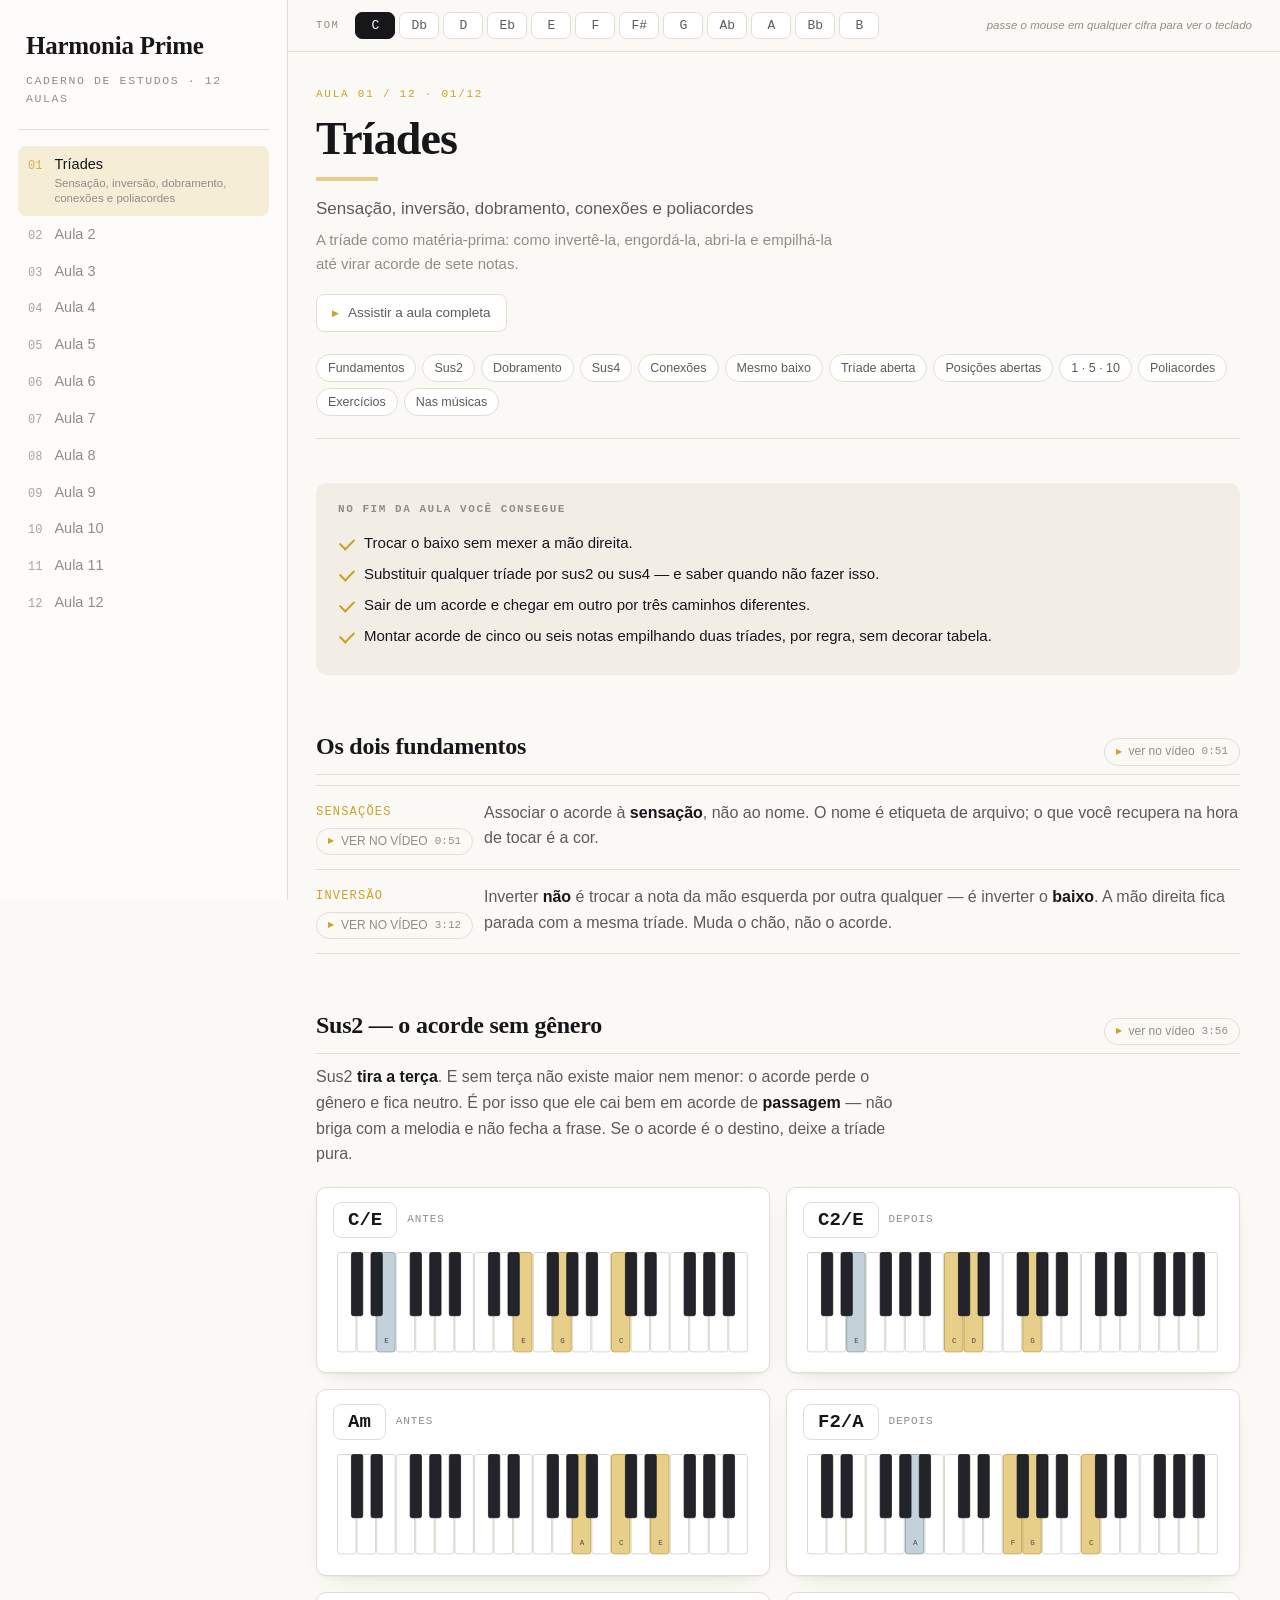
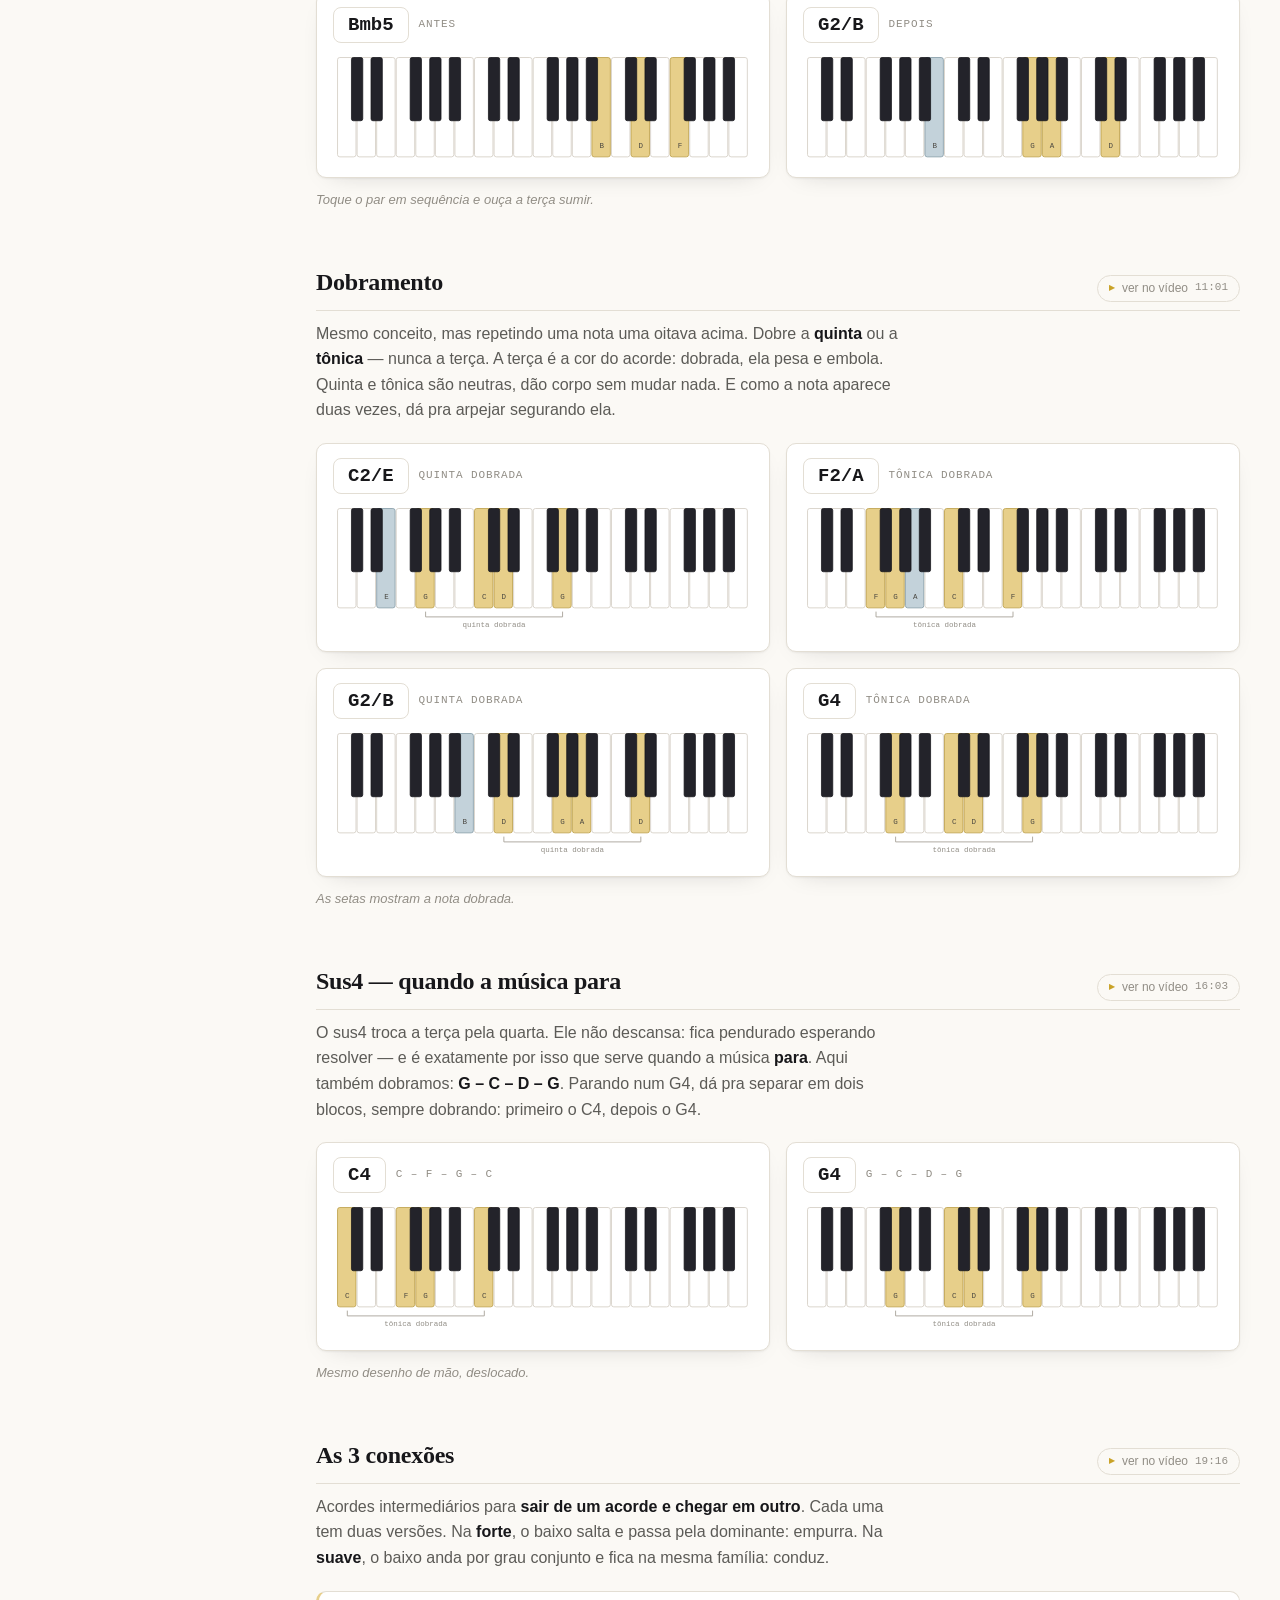
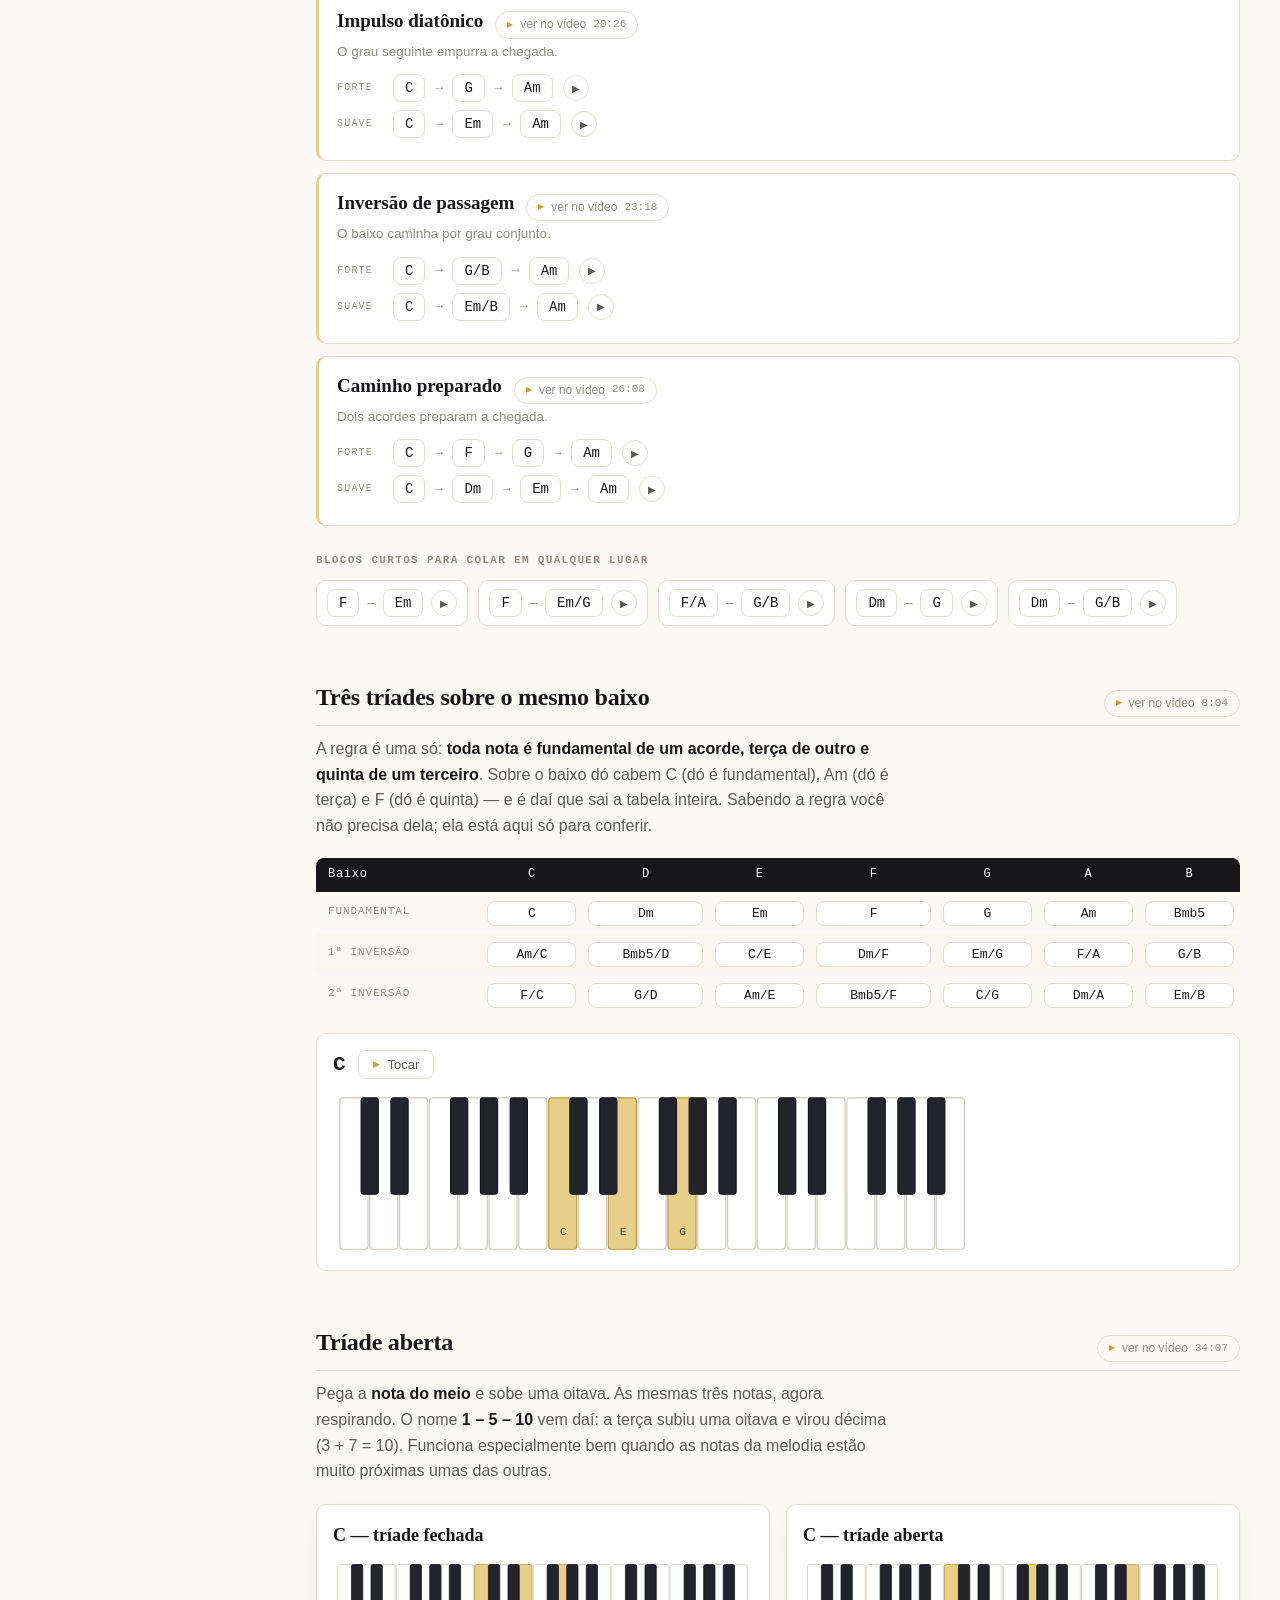
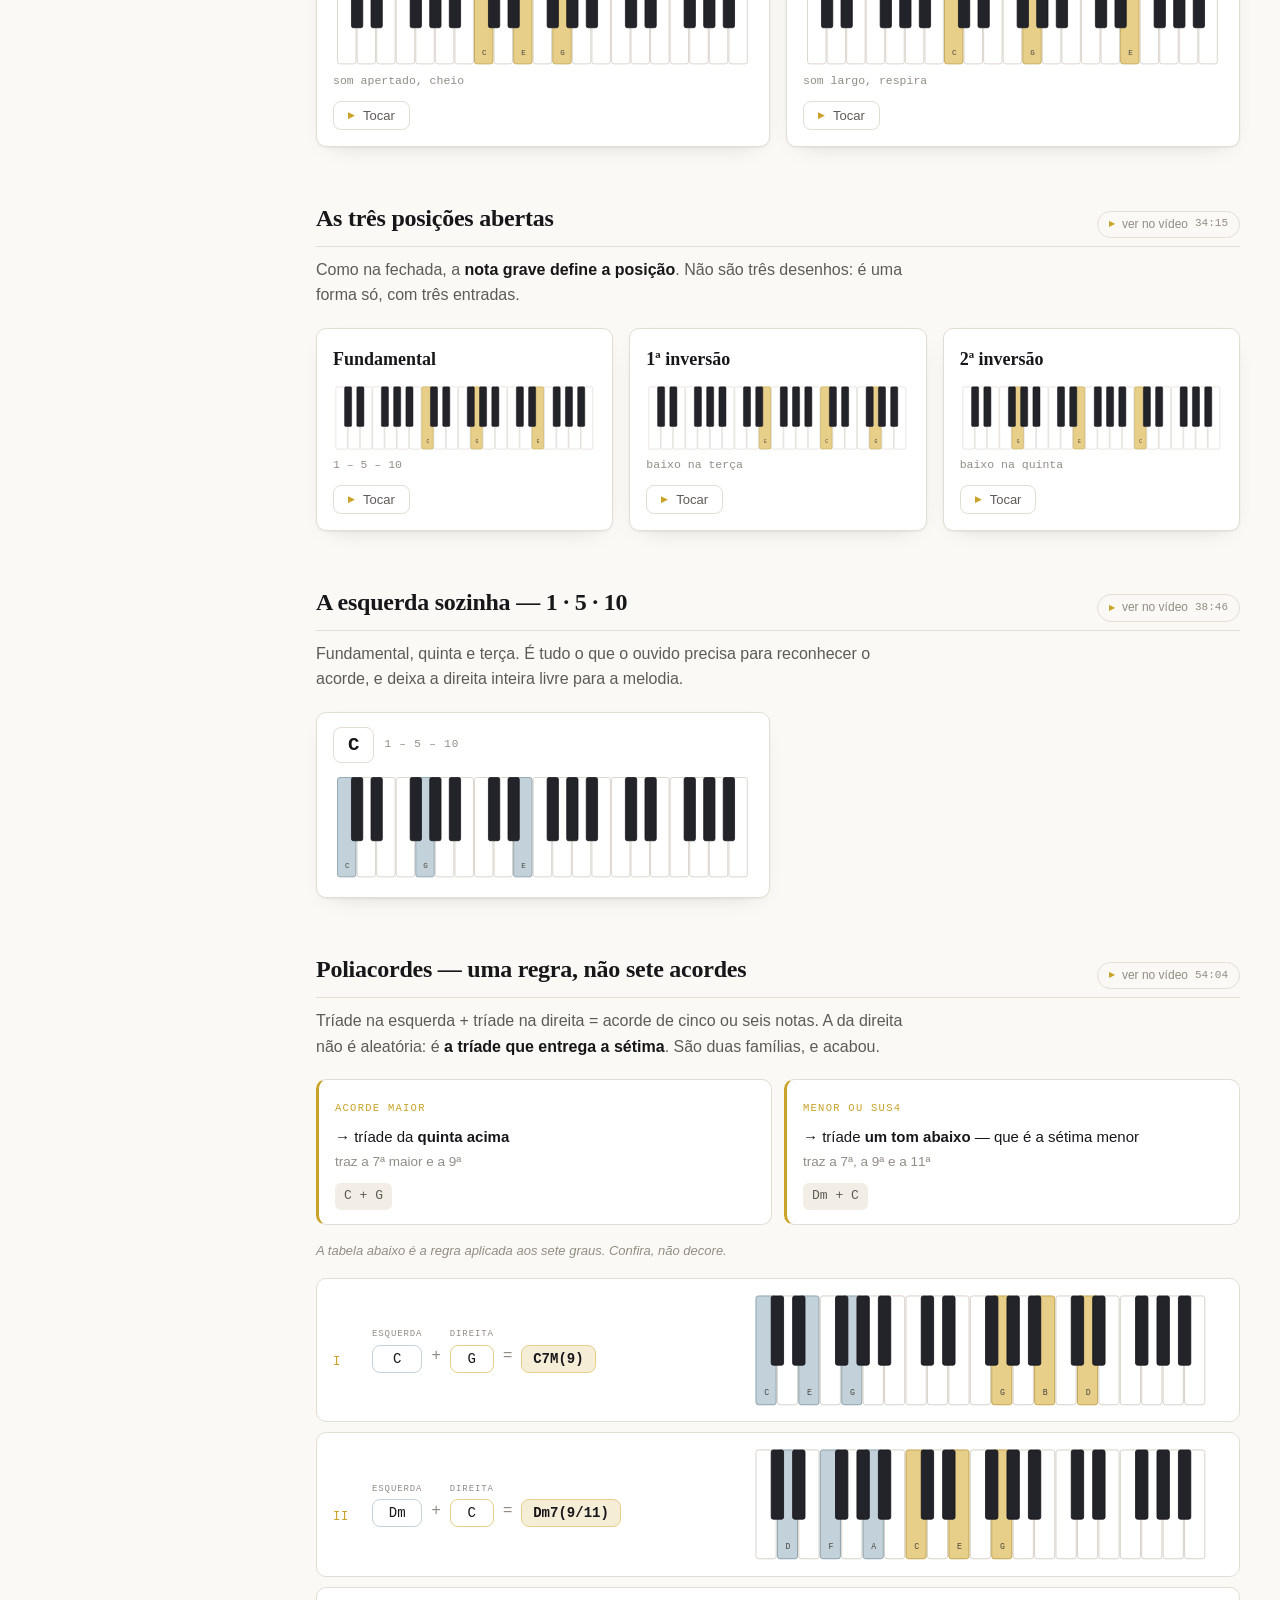
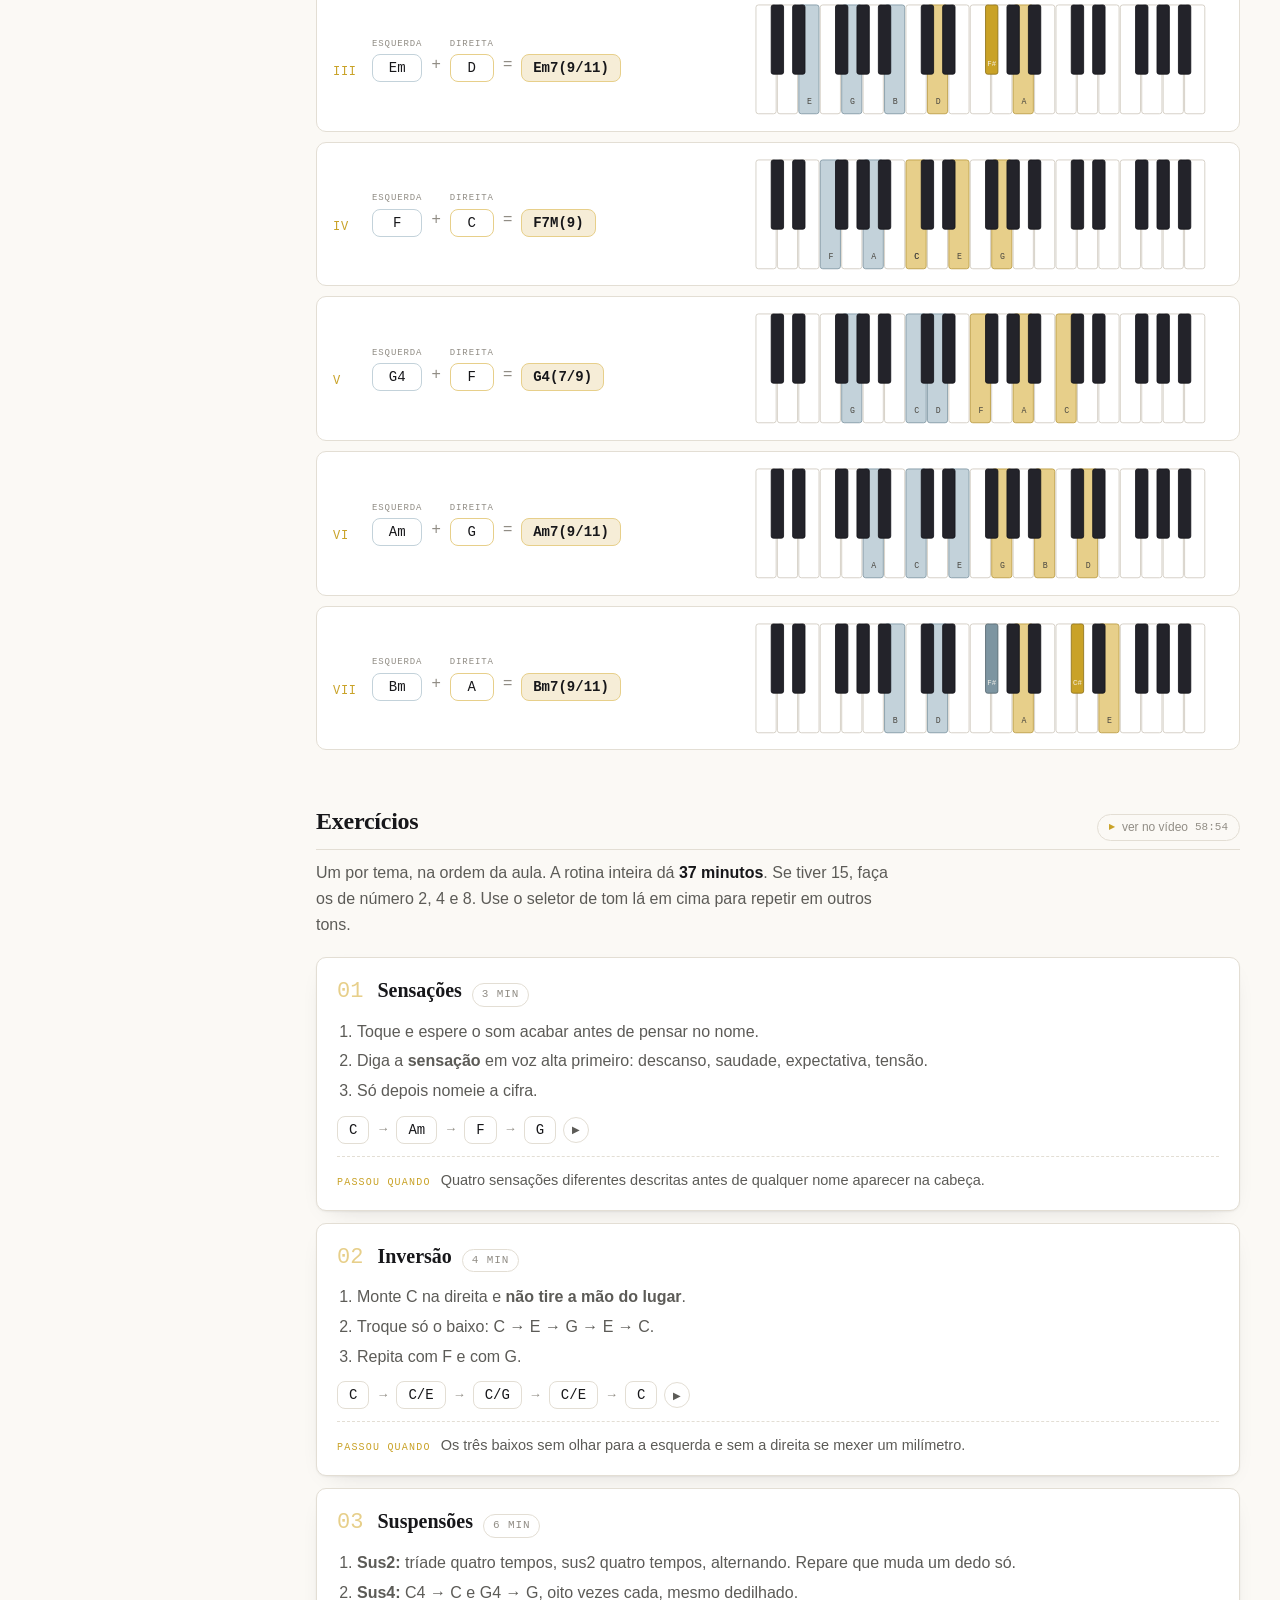
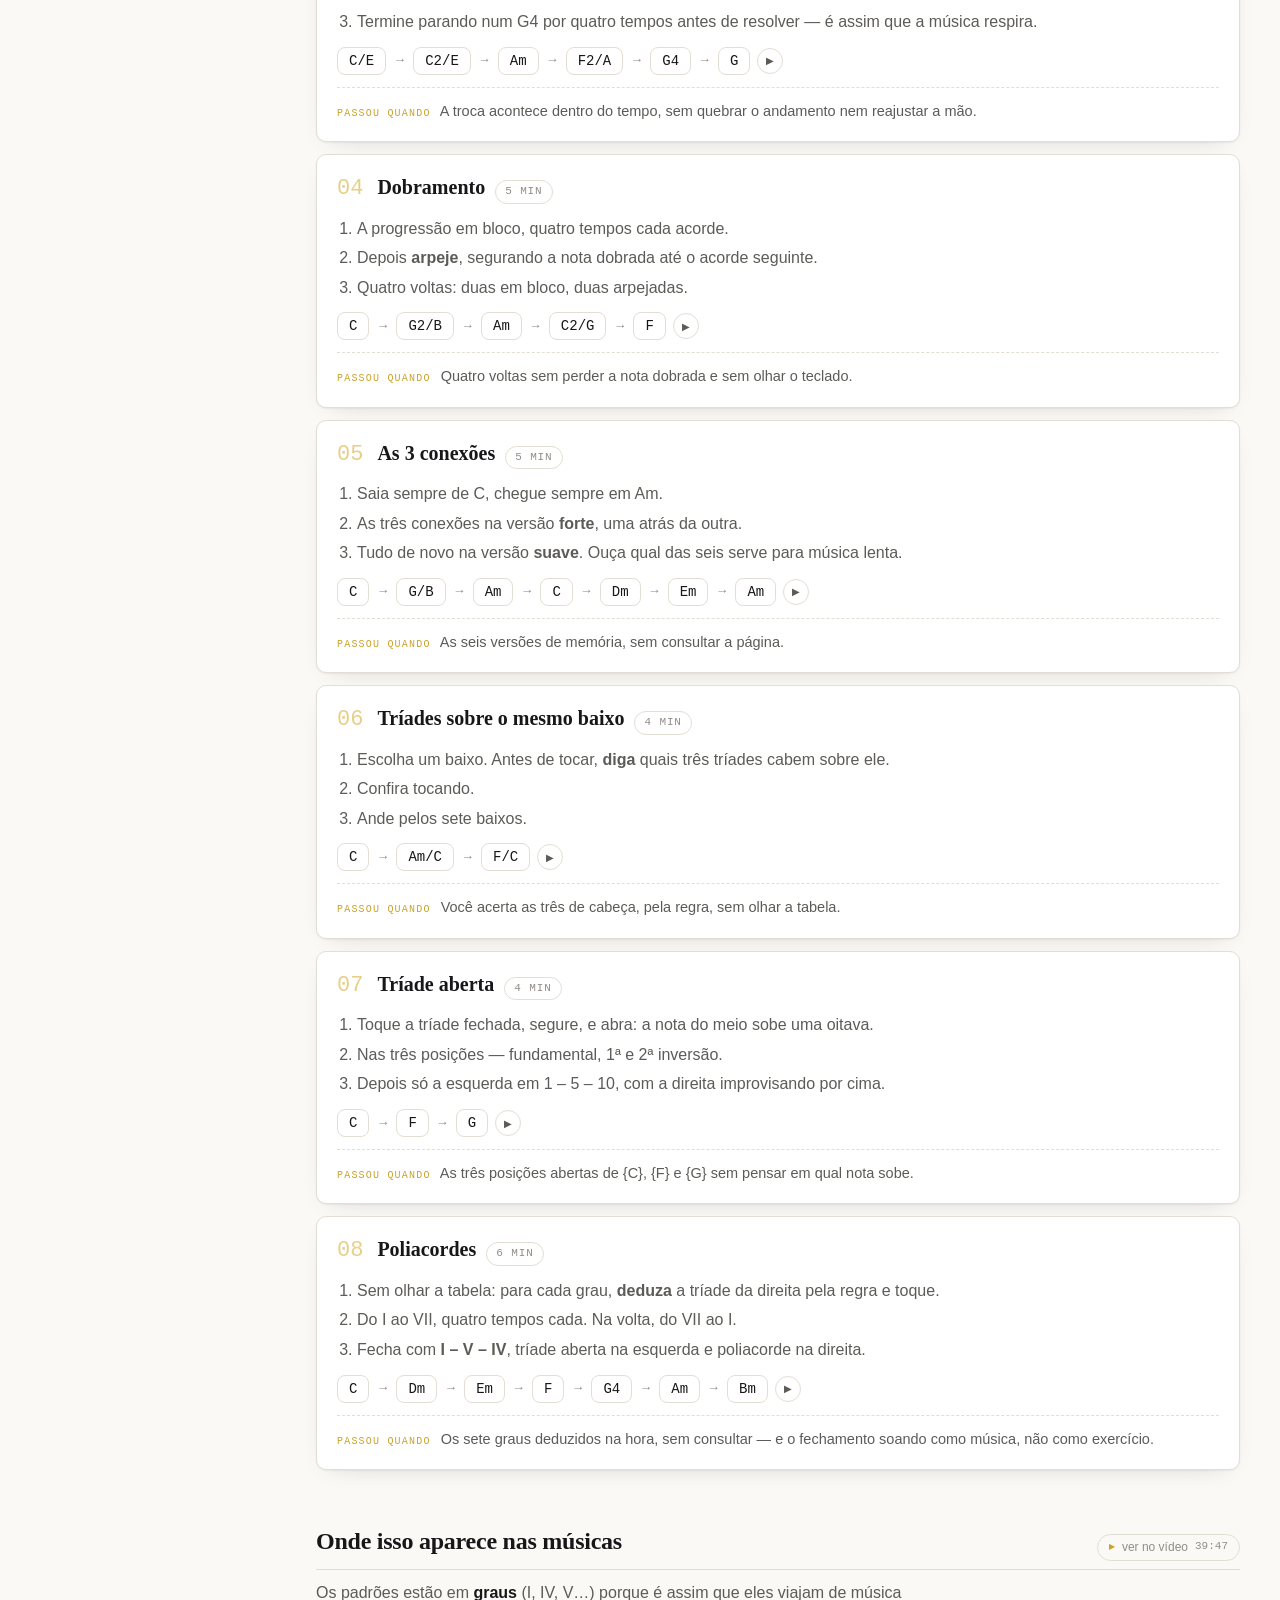
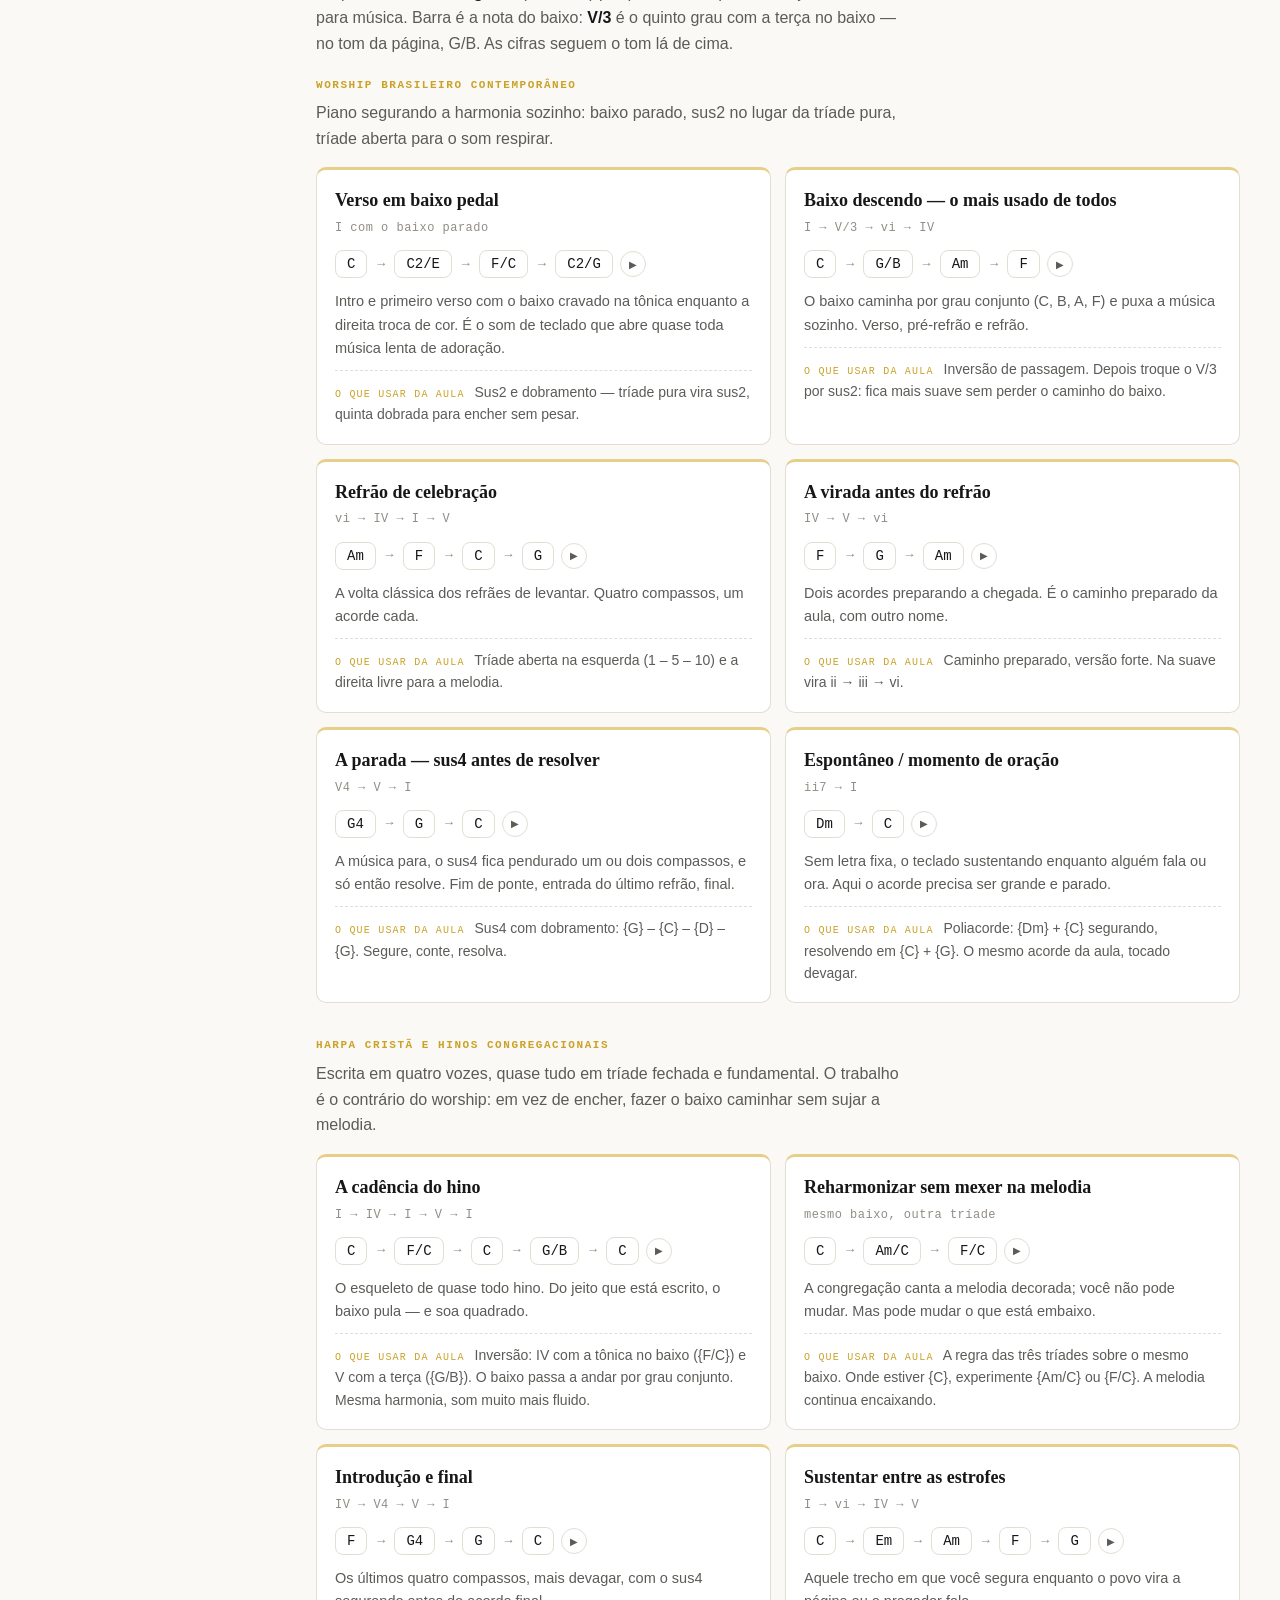
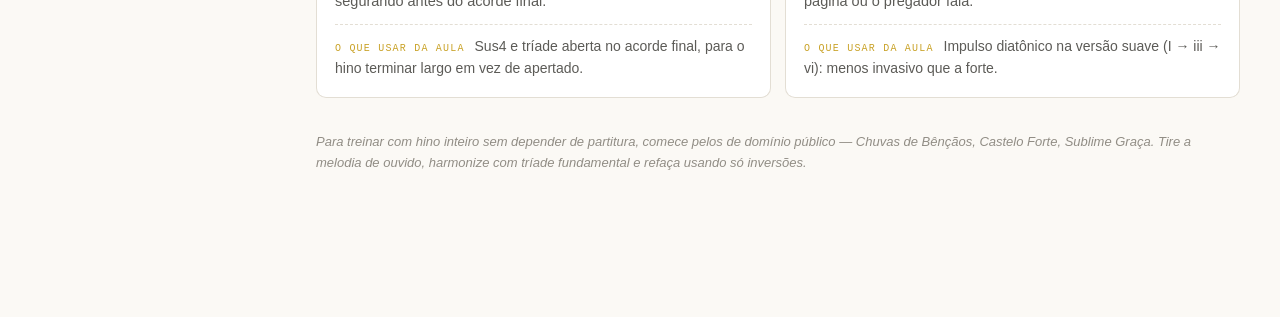
==== site/index.html @ 4fd57eb8 "feat: versiona o caderno e abre os vídeos em pop-up Adiciona o site em site/, com a navegação das au" ====
<!DOCTYPE html>
<html lang="pt-BR">
<head>
<meta charset="utf-8">
<meta name="viewport" content="width=device-width, initial-scale=1, viewport-fit=cover">
<title>Harmonia Prime — caderno de estudos</title>
<meta name="description" content="Caderno interativo de harmonia: anotações das aulas com teclado, som e transposição de tom.">
<meta name="theme-color" content="#fbf9f5">
<link rel="stylesheet" href="css/estilo.css">
<link rel="icon" href="data:image/svg+xml,<svg xmlns='http://www.w3.org/2000/svg' viewBox='0 0 32 32'><rect width='32' height='32' rx='6' fill='%2317171a'/><rect x='7' y='8' width='4' height='16' fill='%23fff'/><rect x='12' y='8' width='4' height='16' fill='%23c9a227'/><rect x='17' y='8' width='4' height='16' fill='%23fff'/><rect x='22' y='8' width='3' height='16' fill='%23c9a227'/></svg>">
</head>
<body>

<div class="layout">

  <aside class="lateral" id="lateral">
    <div class="marca">
      <h1>Harmonia Prime</h1>
      <p class="sub">Caderno de estudos · 12 aulas</p>
    </div>
    <nav id="lista-aulas"></nav>
  </aside>

  <div id="fundo-menu"></div>

  <div class="principal">
    <div class="barra-tom">
      <button id="abrir-menu" type="button" aria-label="Abrir menu de aulas">☰</button>
      <span class="rotulo">Tom</span>
      <div id="seletor-tom"></div>
      <span class="pista">passe o mouse em qualquer cifra para ver o teclado</span>
    </div>
    <main class="conteudo" id="conteudo"></main>
  </div>

</div>

<script src="js/musica.js"></script>
<script src="js/teclado.js"></script>
<script src="conteudo/aulas.js"></script>
<script src="js/app.js"></script>
</body>
</html>
---- site/css/estilo.css ----
/* ===========================================================
   Harmonia Prime — estilo
   =========================================================== */

:root {
  --fundo: #fbf9f5;
  --fundo-cartao: #ffffff;
  --fundo-suave: #f2eee6;
  --tinta: #17171a;
  --tinta-suave: #5c5b57;
  --tinta-fraca: #918d85;
  --linha: #e3ded4;
  --ouro: #c9a227;
  --ouro-claro: #e7cf8a;
  --ouro-fundo: #f6edd7;
  --aco: #8fa6b2;
  --aco-claro: #c3d2da;
  --serif: 'Iowan Old Style', 'Palatino Linotype', Palatino, Georgia, 'Times New Roman', serif;
  --sans: -apple-system, BlinkMacSystemFont, 'Segoe UI', Inter, Roboto, Helvetica, Arial, sans-serif;
  --mono: ui-monospace, SFMono-Regular, Menlo, Consolas, monospace;
  --raio: 10px;
  --sombra: 0 1px 2px rgba(23, 23, 26, .05), 0 8px 24px -16px rgba(23, 23, 26, .25);
}

* { box-sizing: border-box; }

html { -webkit-text-size-adjust: 100%; }

body {
  margin: 0;
  background: var(--fundo);
  color: var(--tinta);
  font-family: var(--sans);
  font-size: 16px;
  line-height: 1.6;
  -webkit-font-smoothing: antialiased;
}

button { font-family: inherit; cursor: pointer; }

/* ---------- estrutura ---------- */

.layout { display: flex; min-height: 100vh; }

.lateral {
  width: 288px;
  flex: 0 0 288px;
  border-right: 1px solid var(--linha);
  background: #fdfcfa;
  padding: 26px 18px 40px;
  position: sticky;
  top: 0;
  height: 100vh;
  overflow-y: auto;
}

.marca { padding: 0 8px 20px; border-bottom: 1px solid var(--linha); margin-bottom: 16px; }
.marca h1 {
  font-family: var(--serif);
  font-size: 25px;
  margin: 0;
  letter-spacing: -.01em;
}
.marca .sub {
  font-size: 11.5px;
  text-transform: uppercase;
  letter-spacing: .14em;
  color: var(--tinta-fraca);
  margin: 6px 0 0;
  font-family: var(--mono);
}

.item-aula {
  display: flex;
  gap: 12px;
  align-items: baseline;
  width: 100%;
  text-align: left;
  background: none;
  border: 0;
  border-radius: 8px;
  padding: 9px 10px;
  color: var(--tinta-suave);
  transition: background .12s, color .12s;
}
.item-aula:hover { background: var(--fundo-suave); color: var(--tinta); }
.item-aula.atual { background: var(--ouro-fundo); color: var(--tinta); }
.item-aula.atual .item-num { color: var(--ouro); }
.item-aula.pendente { color: var(--tinta-fraca); }
.item-num { font-family: var(--mono); font-size: 12px; opacity: .8; }
.item-txt { display: flex; flex-direction: column; }
.item-titulo { font-size: 14.5px; line-height: 1.3; }
.item-sub { font-size: 11.5px; color: var(--tinta-fraca); line-height: 1.35; margin-top: 2px; }

.principal { flex: 1; min-width: 0; }

/* ---------- barra de tom ---------- */

.barra-tom {
  position: sticky;
  top: 0;
  z-index: 20;
  background: rgba(251, 249, 245, .93);
  backdrop-filter: blur(8px);
  border-bottom: 1px solid var(--linha);
  padding: 10px 28px;
  display: flex;
  align-items: center;
  gap: 14px;
}
.barra-tom .rotulo {
  font-family: var(--mono);
  font-size: 10.5px;
  letter-spacing: .14em;
  text-transform: uppercase;
  color: var(--tinta-fraca);
  white-space: nowrap;
}
#seletor-tom { display: flex; gap: 4px; overflow-x: auto; scrollbar-width: none; padding: 2px; }
#seletor-tom::-webkit-scrollbar { display: none; }
.tom {
  border: 1px solid var(--linha);
  background: #fff;
  color: var(--tinta-suave);
  border-radius: 7px;
  padding: 5px 10px;
  font-size: 13px;
  font-family: var(--mono);
  min-width: 40px;
  transition: all .12s;
}
.tom:hover { border-color: var(--ouro-claro); color: var(--tinta); }
.tom.atual {
  background: var(--tinta);
  border-color: var(--tinta);
  color: #fff;
}

.barra-tom .pista {
  margin-left: auto;
  font-size: 11.5px;
  color: var(--tinta-fraca);
  white-space: nowrap;
  font-style: italic;
}
@media (max-width: 1180px) { .barra-tom .pista { display: none; } }

#abrir-menu {
  display: none;
  border: 1px solid var(--linha);
  background: #fff;
  border-radius: 8px;
  padding: 6px 10px;
  font-size: 16px;
  line-height: 1;
}

#fundo-menu { display: none; }

/* ---------- conteúdo ---------- */

.conteudo { padding: 34px 28px 100px; max-width: 980px; }

.cabecalho-aula { margin-bottom: 40px; }
.aula-kicker {
  font-family: var(--mono);
  font-size: 11px;
  letter-spacing: .16em;
  text-transform: uppercase;
  color: var(--ouro);
  margin: 0 0 10px;
}
.aula-titulo {
  font-family: var(--serif);
  font-size: clamp(32px, 5vw, 46px);
  line-height: 1.08;
  margin: 0;
  letter-spacing: -.02em;
}
.aula-titulo::after {
  content: '';
  display: block;
  width: 62px;
  height: 4px;
  background: var(--ouro-claro);
  margin-top: 14px;
}
.aula-subtitulo { font-size: 17px; color: var(--tinta-suave); margin: 14px 0 0; }
.aula-resumo { font-size: 15px; color: var(--tinta-fraca); margin: 6px 0 0; max-width: 62ch; }

/* ver no vídeo */
.titulo-bloco { display: flex; align-items: baseline; justify-content: space-between; gap: 16px; flex-wrap: wrap; }
.ver-video {
  font-family: var(--sans);
  font-size: 12px;
  font-weight: 400;
  letter-spacing: 0;
  color: var(--tinta-fraca);
  text-decoration: none;
  border: 1px solid var(--linha);
  border-radius: 999px;
  padding: 3px 11px;
  display: inline-flex;
  align-items: center;
  gap: 7px;
  white-space: nowrap;
  transition: all .12s;
}
.ver-video:hover { border-color: var(--ouro); color: var(--tinta); background: var(--ouro-fundo); }
.ver-video .ico { font-size: 8px; color: var(--ouro); }
.ver-video .tempo { font-family: var(--mono); font-size: 11px; }

.assistir-aula {
  display: inline-flex;
  align-items: center;
  gap: 9px;
  margin-top: 18px;
  font-size: 13.5px;
  color: var(--tinta-suave);
  text-decoration: none;
  border: 1px solid var(--linha);
  background: #fff;
  border-radius: 8px;
  padding: 7px 15px;
  transition: all .12s;
}
.assistir-aula:hover { border-color: var(--ouro); color: var(--tinta); }
.assistir-aula .ico { font-size: 9px; color: var(--ouro); }

/* índice da aula */
.indice {
  display: flex;
  flex-wrap: wrap;
  gap: 6px;
  margin: -18px 0 44px;
  padding-bottom: 22px;
  border-bottom: 1px solid var(--linha);
}
.indice-item {
  font-size: 12.5px;
  color: var(--tinta-suave);
  text-decoration: none;
  border: 1px solid var(--linha);
  border-radius: 999px;
  padding: 3px 11px;
  background: #fff;
  transition: all .12s;
}
.indice-item:hover { border-color: var(--ouro); color: var(--tinta); background: var(--ouro-fundo); }

/* objetivo da aula */
.bloco-objetivo {
  background: var(--fundo-suave);
  border-radius: var(--raio);
  padding: 18px 22px 20px;
  margin-bottom: 44px;
}
.titulo-objetivo {
  font-family: var(--mono);
  font-size: 11px;
  text-transform: uppercase;
  letter-spacing: .14em;
  color: var(--tinta-fraca);
  margin: 0 0 12px;
}
.lista-objetivo { margin: 0; padding: 0; list-style: none; }
.lista-objetivo li {
  position: relative;
  padding-left: 26px;
  margin-bottom: 7px;
  color: var(--tinta);
  font-size: 15px;
}
.lista-objetivo li::before {
  content: '';
  position: absolute;
  left: 2px; top: 7px;
  width: 12px; height: 7px;
  border-left: 2px solid var(--ouro);
  border-bottom: 2px solid var(--ouro);
  transform: rotate(-45deg);
}

/* regras (poliacordes) */
.regras {
  display: grid;
  grid-template-columns: 1fr 1fr;
  gap: 12px;
  margin-bottom: 16px;
}
.regra {
  border: 1px solid var(--linha);
  border-left: 3px solid var(--ouro);
  border-radius: var(--raio);
  background: var(--fundo-cartao);
  padding: 13px 16px 14px;
}
.regra-nome {
  font-family: var(--mono);
  font-size: 10.5px;
  text-transform: uppercase;
  letter-spacing: .12em;
  color: var(--ouro);
}
.regra-corpo { margin: 6px 0 8px; color: var(--tinta); font-size: 15px; }
.regra-resultado { color: var(--tinta-fraca); font-size: 13.5px; }
.regra-exemplo {
  font-family: var(--mono);
  font-size: 13px;
  color: var(--tinta-suave);
  background: var(--fundo-suave);
  border-radius: 6px;
  padding: 3px 9px;
  display: inline-block;
}
.legenda-topo { margin: 0 0 16px; }
.sub-titulo {
  font-family: var(--mono);
  font-size: 11px;
  text-transform: uppercase;
  letter-spacing: .12em;
  color: var(--tinta-fraca);
  margin: 26px 0 10px;
}

@media (max-width: 760px) {
  .regras { grid-template-columns: 1fr; }
}

.bloco { margin: 0 0 52px; scroll-margin-top: 72px; }
.titulo-bloco {
  font-family: var(--serif);
  font-size: 24px;
  margin: 0 0 10px;
  letter-spacing: -.01em;
  padding-bottom: 8px;
  border-bottom: 1px solid var(--linha);
}
.texto-bloco { color: var(--tinta-suave); max-width: 66ch; margin: 0 0 20px; }
.texto-bloco b, .conceito-texto b { color: var(--tinta); font-weight: 600; }
.legenda { font-size: 13px; color: var(--tinta-fraca); font-style: italic; margin-top: 12px; }

/* conceitos (duas colunas, igual ao caderno) */
.conceitos { border-top: 1px solid var(--linha); }
.conceito-linha {
  display: grid;
  grid-template-columns: 150px 1fr;
  gap: 18px;
  padding: 14px 0;
  border-bottom: 1px solid var(--linha);
}
.conceito-termo {
  font-family: var(--mono);
  font-size: 12px;
  text-transform: uppercase;
  letter-spacing: .1em;
  color: var(--ouro);
  padding-top: 3px;
}
.conceito-texto { color: var(--tinta-suave); }

/* ---------- chips de cifra ---------- */

.chip {
  border: 1px solid var(--linha);
  background: #fff;
  border-radius: 8px;
  padding: 5px 11px;
  font-family: var(--mono);
  font-size: 14px;
  color: var(--tinta);
  transition: all .12s;
  white-space: nowrap;
}
.chip:hover { border-color: var(--ouro); background: var(--ouro-fundo); }
.chip.ativo, .chip.atual {
  background: var(--tinta);
  border-color: var(--tinta);
  color: #fff;
}
.chip.grande { font-size: 19px; padding: 6px 14px; font-weight: 600; }
.chip.resultado { background: var(--ouro-fundo); border-color: var(--ouro-claro); font-weight: 600; }
.chip.esq { border-color: var(--aco-claro); }
.chip.dir { border-color: var(--ouro-claro); }

.mini-play {
  border: 1px solid var(--linha);
  background: #fff;
  color: var(--tinta-suave);
  border-radius: 999px;
  width: 26px; height: 26px;
  font-size: 10px;
  display: inline-flex; align-items: center; justify-content: center;
  flex: 0 0 auto;
}
.mini-play:hover { border-color: var(--ouro); color: var(--ouro); }

.btn-tocar {
  border: 1px solid var(--linha);
  background: #fff;
  color: var(--tinta-suave);
  border-radius: 8px;
  padding: 6px 14px;
  font-size: 13px;
  display: inline-flex; align-items: center; gap: 8px;
}
.btn-tocar:hover { border-color: var(--ouro); color: var(--tinta); }
.btn-tocar .ico { font-size: 9px; color: var(--ouro); }

.seta-seq { color: var(--tinta-fraca); font-size: 13px; }

/* ---------- teclado ---------- */

.caixa-teclado { width: 100%; margin: 10px 0 0; }
.teclado { width: 100%; height: auto; display: block; max-width: 640px; }
.tecla.branca { fill: #fff; stroke: #cfc9be; stroke-width: 1; }
.tecla.preta { fill: #23232a; stroke: #14141a; stroke-width: 1; }
.tecla.acesa-dir { fill: var(--ouro-claro); stroke: #b99a3f; }
.tecla.preta.acesa-dir { fill: #c9a227; stroke: #8d7018; }
.tecla.acesa-esq { fill: var(--aco-claro); stroke: #7d95a1; }
.tecla.preta.acesa-esq { fill: #7d95a1; stroke: #55666f; }
.tecla { cursor: pointer; transition: fill .08s; }
.tecla:hover { fill: #f0e6cd; }
.tecla.preta:hover { fill: #4a4a58; }
.tecla.tocando { fill: var(--ouro) !important; }

.rotulo-nota { font-family: var(--mono); font-size: 10px; fill: #4a4740; pointer-events: none; }
.rotulo-nota.em-preta { fill: #f5f2ea; font-size: 9px; }
.seta { stroke: #a9a49a; stroke-width: 1.2; fill: none; }
.rotulo-marcador { font-family: var(--mono); font-size: 10px; fill: var(--tinta-fraca); }

/* ---------- cartões de acorde ---------- */

.grade-acordes {
  display: grid;
  grid-template-columns: repeat(auto-fill, minmax(300px, 1fr));
  gap: 16px;
}
.card-acorde {
  background: var(--fundo-cartao);
  border: 1px solid var(--linha);
  border-radius: var(--raio);
  padding: 14px 16px 16px;
  box-shadow: var(--sombra);
}
.card-topo { display: flex; align-items: center; gap: 10px; flex-wrap: wrap; }
.card-nota {
  font-family: var(--mono);
  font-size: 11px;
  text-transform: uppercase;
  letter-spacing: .08em;
  color: var(--tinta-fraca);
}

/* ---------- sequência ---------- */

.sequencia {
  background: var(--fundo-cartao);
  border: 1px solid var(--linha);
  border-radius: var(--raio);
  padding: 16px;
  box-shadow: var(--sombra);
}
.sequencia-chips { display: flex; align-items: center; gap: 8px; flex-wrap: wrap; }
.sequencia-acoes { margin-top: 12px; }
.sequencia-visor { margin-top: 4px; }

.grade-grupos { display: flex; flex-wrap: wrap; gap: 10px; }
.grupo-curto {
  display: flex; align-items: center; gap: 8px;
  border: 1px solid var(--linha);
  background: var(--fundo-cartao);
  border-radius: var(--raio);
  padding: 8px 10px;
}

/* ---------- conexões ---------- */

.card-conexao {
  background: var(--fundo-cartao);
  border: 1px solid var(--linha);
  border-left: 3px solid var(--ouro-claro);
  border-radius: var(--raio);
  padding: 14px 18px;
  margin-bottom: 12px;
}
.conexao-nome { font-family: var(--serif); font-size: 19px; margin: 0; display: flex; align-items: baseline; gap: 12px; flex-wrap: wrap; }
.conceito-termo .ver-video { margin-top: 6px; display: inline-flex; }
.conexao-desc { color: var(--tinta-fraca); font-size: 13.5px; margin: 2px 0 12px; }
.conexao-linha { display: flex; align-items: center; gap: 10px; flex-wrap: wrap; margin-bottom: 8px; }
.conexao-rotulo {
  font-family: var(--mono);
  font-size: 10px;
  text-transform: uppercase;
  letter-spacing: .12em;
  color: var(--tinta-fraca);
  width: 46px;
  flex: 0 0 46px;
}
.conexao-chips { display: flex; align-items: center; gap: 7px; flex-wrap: wrap; }

/* ---------- tabela ---------- */

.rolagem { overflow-x: auto; -webkit-overflow-scrolling: touch; }
.tabela-baixos { border-collapse: collapse; width: 100%; min-width: 620px; }
.tabela-baixos th, .tabela-baixos td { padding: 7px 6px; text-align: center; }
.tabela-baixos thead th {
  background: var(--tinta);
  color: #fff;
  font-family: var(--mono);
  font-size: 12px;
  font-weight: 500;
  letter-spacing: .06em;
}
.tabela-baixos thead th:first-child { text-align: left; padding-left: 12px; border-top-left-radius: 8px; }
.tabela-baixos thead th:last-child { border-top-right-radius: 8px; }
.tabela-baixos .rotulo-linha {
  text-align: left;
  font-family: var(--mono);
  font-size: 11px;
  text-transform: uppercase;
  letter-spacing: .08em;
  color: var(--tinta-fraca);
  font-weight: 400;
  padding-left: 12px;
  white-space: nowrap;
}
.tabela-baixos tbody tr:nth-child(even) { background: #faf7f1; }
.chip-tabela { font-size: 13px; padding: 4px 8px; width: 100%; }

.tabela-visor {
  margin-top: 18px;
  background: var(--fundo-cartao);
  border: 1px solid var(--linha);
  border-radius: var(--raio);
  padding: 14px 16px;
}
.visor-cabecalho { display: flex; align-items: center; gap: 12px; }
.visor-cifra { font-family: var(--mono); font-size: 21px; font-weight: 600; }

/* ---------- comparação ---------- */

.grade-comparacao { display: grid; grid-template-columns: 1fr 1fr; gap: 16px; }
.grade-comparacao.tres { grid-template-columns: repeat(3, 1fr); }
.card-comparacao {
  background: var(--fundo-cartao);
  border: 1px solid var(--linha);
  border-radius: var(--raio);
  padding: 16px;
  box-shadow: var(--sombra);
}
.comparacao-rotulo { font-family: var(--serif); font-size: 18px; margin: 0 0 4px; }
.comparacao-legenda { font-family: var(--mono); font-size: 11.5px; color: var(--tinta-fraca); margin: 4px 0 10px; }

/* ---------- poliacordes ---------- */

.lista-poli { display: flex; flex-direction: column; gap: 10px; }
.poli-linha {
  display: grid;
  grid-template-columns: minmax(300px, 400px) 1fr;
  gap: 18px;
  align-items: center;
  background: var(--fundo-cartao);
  border: 1px solid var(--linha);
  border-radius: var(--raio);
  padding: 12px 16px;
}
.poli-formula { display: flex; align-items: flex-end; gap: 9px; flex-wrap: wrap; }
.poli-grau {
  font-family: var(--mono);
  font-size: 12px;
  color: var(--ouro);
  width: 30px;
  letter-spacing: .06em;
}
.poli-mao { display: flex; flex-direction: column; gap: 3px; }
.poli-etiqueta {
  font-family: var(--mono);
  font-size: 9px;
  text-transform: uppercase;
  letter-spacing: .1em;
  color: var(--tinta-fraca);
}
.poli-op { color: var(--tinta-fraca); padding-bottom: 5px; }
.poli-linha .caixa-teclado { margin: 0; }
.poli-linha .teclado { max-width: 460px; }

/* ---------- espiada no teclado ---------- */

.espia {
  position: fixed;
  z-index: 60;
  width: min(400px, calc(100vw - 20px));
  background: var(--fundo-cartao);
  border: 1px solid var(--linha);
  border-radius: var(--raio);
  padding: 10px 12px 8px;
  box-shadow: 0 2px 6px rgba(23, 23, 26, .06), 0 18px 40px -14px rgba(23, 23, 26, .35);
  opacity: 0;
  visibility: hidden;
  transform: translateY(4px);
  transition: opacity .13s ease, transform .13s ease, visibility .13s;
  pointer-events: none;
}
.espia.visivel { opacity: 1; visibility: visible; transform: translateY(0); pointer-events: auto; }
.espia::after {
  content: '';
  position: absolute;
  left: 50%;
  bottom: -6px;
  width: 10px; height: 10px;
  margin-left: -5px;
  background: var(--fundo-cartao);
  border-right: 1px solid var(--linha);
  border-bottom: 1px solid var(--linha);
  transform: rotate(45deg);
}
.espia.abaixo::after { bottom: auto; top: -6px; transform: rotate(225deg); }
.espia-cabecalho {
  display: flex;
  align-items: baseline;
  gap: 10px;
  flex-wrap: wrap;
  margin-bottom: 2px;
}
.espia-cifra { font-family: var(--mono); font-size: 16px; font-weight: 600; }
.espia-notas {
  font-family: var(--mono);
  font-size: 10.5px;
  letter-spacing: .06em;
  color: var(--tinta-fraca);
}
.espia .caixa-teclado { margin: 6px 0 0; }
.espia .teclado { max-width: 100%; }

@media (hover: none) {
  .espia { width: min(340px, calc(100vw - 20px)); }
}

/* ---------- exercícios ---------- */

.linha-cifras {
  display: flex;
  align-items: center;
  gap: 7px;
  flex-wrap: wrap;
  margin: 12px 0;
}

.lista-exercicios { display: flex; flex-direction: column; gap: 12px; }
.card-exercicio {
  background: var(--fundo-cartao);
  border: 1px solid var(--linha);
  border-radius: var(--raio);
  padding: 16px 20px 18px;
  box-shadow: var(--sombra);
}
.exercicio-topo { display: flex; align-items: baseline; gap: 14px; }
.exercicio-n {
  font-family: var(--mono);
  font-size: 22px;
  color: var(--ouro-claro);
  line-height: 1;
  flex: 0 0 auto;
}
.exercicio-tit { display: flex; align-items: baseline; gap: 10px; flex-wrap: wrap; }
.exercicio-tema { font-family: var(--serif); font-size: 20px; margin: 0; }
.exercicio-tempo {
  font-family: var(--mono);
  font-size: 11px;
  letter-spacing: .08em;
  text-transform: uppercase;
  color: var(--tinta-fraca);
  border: 1px solid var(--linha);
  border-radius: 999px;
  padding: 2px 9px;
}
.exercicio-passos {
  margin: 12px 0 0;
  padding-left: 20px;
  color: var(--tinta-suave);
}
.exercicio-passos li { margin-bottom: 4px; }
.exercicio-criterio {
  margin: 12px 0 0;
  padding-top: 12px;
  border-top: 1px dashed var(--linha);
  color: var(--tinta-suave);
  font-size: 14.5px;
}
.criterio-rotulo {
  font-family: var(--mono);
  font-size: 10px;
  text-transform: uppercase;
  letter-spacing: .12em;
  color: var(--ouro);
  margin-right: 6px;
}

/* ---------- repertório ---------- */

.repertorio-grupo { margin-bottom: 34px; }
.repertorio-estilo {
  font-family: var(--mono);
  font-size: 11px;
  text-transform: uppercase;
  letter-spacing: .14em;
  color: var(--ouro);
  margin: 0 0 6px;
}
.repertorio-nota { color: var(--tinta-suave); margin: 0 0 16px; max-width: 66ch; }
.grade-padroes {
  display: grid;
  grid-template-columns: repeat(auto-fill, minmax(340px, 1fr));
  gap: 14px;
}
.card-padrao {
  background: var(--fundo-cartao);
  border: 1px solid var(--linha);
  border-top: 3px solid var(--ouro-claro);
  border-radius: var(--raio);
  padding: 16px 18px 18px;
}
.padrao-nome { font-family: var(--serif); font-size: 18px; margin: 0; }
.padrao-graus {
  font-family: var(--mono);
  font-size: 12px;
  color: var(--tinta-fraca);
  letter-spacing: .04em;
  margin: 4px 0 0;
}
.padrao-contexto { color: var(--tinta-suave); font-size: 14.5px; margin: 0 0 10px; }
.padrao-aplicar {
  margin: 0;
  padding-top: 10px;
  border-top: 1px dashed var(--linha);
  font-size: 14px;
  color: var(--tinta-suave);
}
.aplicar-rotulo {
  font-family: var(--mono);
  font-size: 10px;
  text-transform: uppercase;
  letter-spacing: .12em;
  color: var(--ouro);
  margin-right: 6px;
}

/* ---------- dica / vazio ---------- */

.bloco-dica {
  background: var(--ouro-fundo);
  border-left: 3px solid var(--ouro);
  border-radius: var(--raio);
  padding: 16px 20px;
}
.bloco-dica p { margin: 0 0 6px; color: #5a4a1e; }
.titulo-dica {
  font-family: var(--mono);
  font-size: 11px;
  text-transform: uppercase;
  letter-spacing: .14em;
  color: var(--ouro);
  margin: 0 0 8px;
}

.vazio {
  border: 1px dashed var(--linha);
  border-radius: var(--raio);
  padding: 28px;
  color: var(--tinta-suave);
  background: #fdfcfa;
}
.vazio p { margin: 0 0 8px; max-width: 60ch; }

/* ---------- vídeo em pop-up ---------- */

.video-fundo {
  position: fixed;
  inset: 0;
  z-index: 90;
  display: flex;
  align-items: center;
  justify-content: center;
  padding: 20px;
  background: rgba(23, 23, 26, .62);
  -webkit-backdrop-filter: blur(3px);
  backdrop-filter: blur(3px);
  opacity: 0;
  visibility: hidden;
  transition: opacity .16s ease, visibility .16s;
}
.video-fundo.visivel { opacity: 1; visibility: visible; }

.video-caixa {
  /* nunca mais alto que a janela: a largura respeita o 16:9 mais a barra */
  width: min(980px, 100%, calc((100vh - 140px) * 1.7778));
  background: var(--fundo-cartao);
  border-radius: var(--raio);
  overflow: hidden;
  box-shadow: 0 30px 70px -20px rgba(23, 23, 26, .6);
  transform: translateY(10px) scale(.985);
  transition: transform .16s ease;
}
.video-fundo.visivel .video-caixa { transform: none; }

.video-barra {
  display: flex;
  align-items: center;
  gap: 12px;
  padding: 9px 9px 9px 16px;
  border-bottom: 1px solid var(--linha);
}
.video-titulo {
  flex: 1;
  min-width: 0;
  font-family: var(--serif);
  font-size: 15px;
  color: var(--tinta);
  white-space: nowrap;
  overflow: hidden;
  text-overflow: ellipsis;
}
.video-fechar {
  flex: 0 0 auto;
  width: 30px;
  height: 30px;
  padding: 0;
  border: 1px solid var(--linha);
  border-radius: 8px;
  background: #fff;
  color: var(--tinta-suave);
  font-size: 13px;
  line-height: 1;
  transition: all .12s;
}
.video-fechar:hover { border-color: var(--ouro); color: var(--tinta); background: var(--ouro-fundo); }

.video-moldura {
  position: relative;
  height: 0;
  padding-bottom: 56.25%;
  background: #000;
}
.video-moldura iframe {
  position: absolute;
  inset: 0;
  display: block;
  width: 100%;
  height: 100%;
  border: 0;
}

body.video-aberto { overflow: hidden; }

/* ---------- responsivo ---------- */

@media (max-width: 900px) {
  .grade-comparacao, .grade-comparacao.tres { grid-template-columns: 1fr; }
  .poli-linha { grid-template-columns: 1fr; align-items: start; }
  .conceito-linha { grid-template-columns: 1fr; gap: 4px; }
}

@media (max-width: 760px) {
  .lateral {
    position: fixed;
    z-index: 40;
    left: 0; top: 0;
    transform: translateX(-100%);
    transition: transform .2s ease;
    box-shadow: 0 0 40px rgba(0, 0, 0, .12);
  }
  body.menu-aberto .lateral { transform: translateX(0); }
  body.menu-aberto #fundo-menu {
    display: block;
    position: fixed;
    inset: 0;
    background: rgba(23, 23, 26, .3);
    z-index: 30;
  }
  #abrir-menu { display: block; }
  .conteudo { padding: 22px 16px 90px; }
  .barra-tom { padding: 8px 14px; gap: 10px; }
  .barra-tom .rotulo { display: none; }
  .grade-acordes { grid-template-columns: 1fr; }
  .video-fundo { padding: 0; align-items: flex-end; }
  .video-caixa {
    width: 100%;
    border-radius: var(--raio) var(--raio) 0 0;
    padding-bottom: env(safe-area-inset-bottom);
  }
}

@media print {
  .lateral, .barra-tom { display: none; }
}
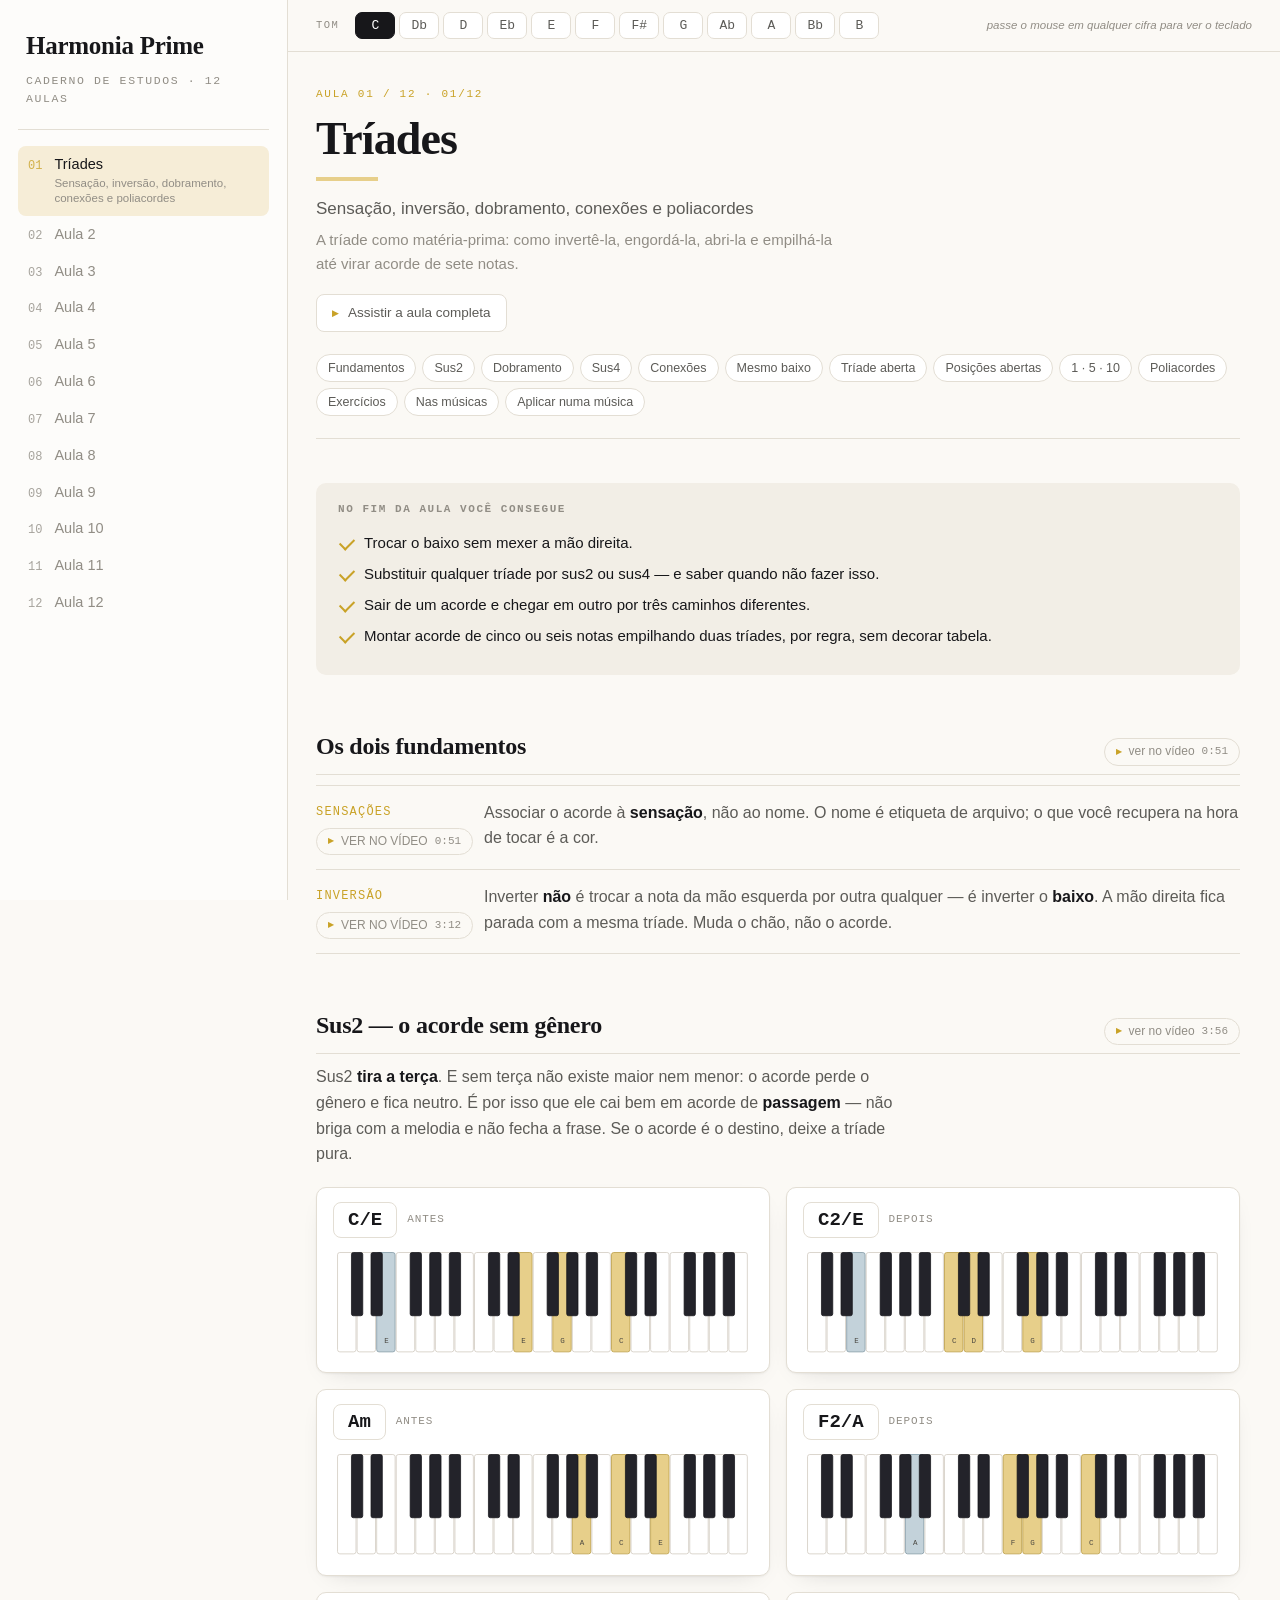
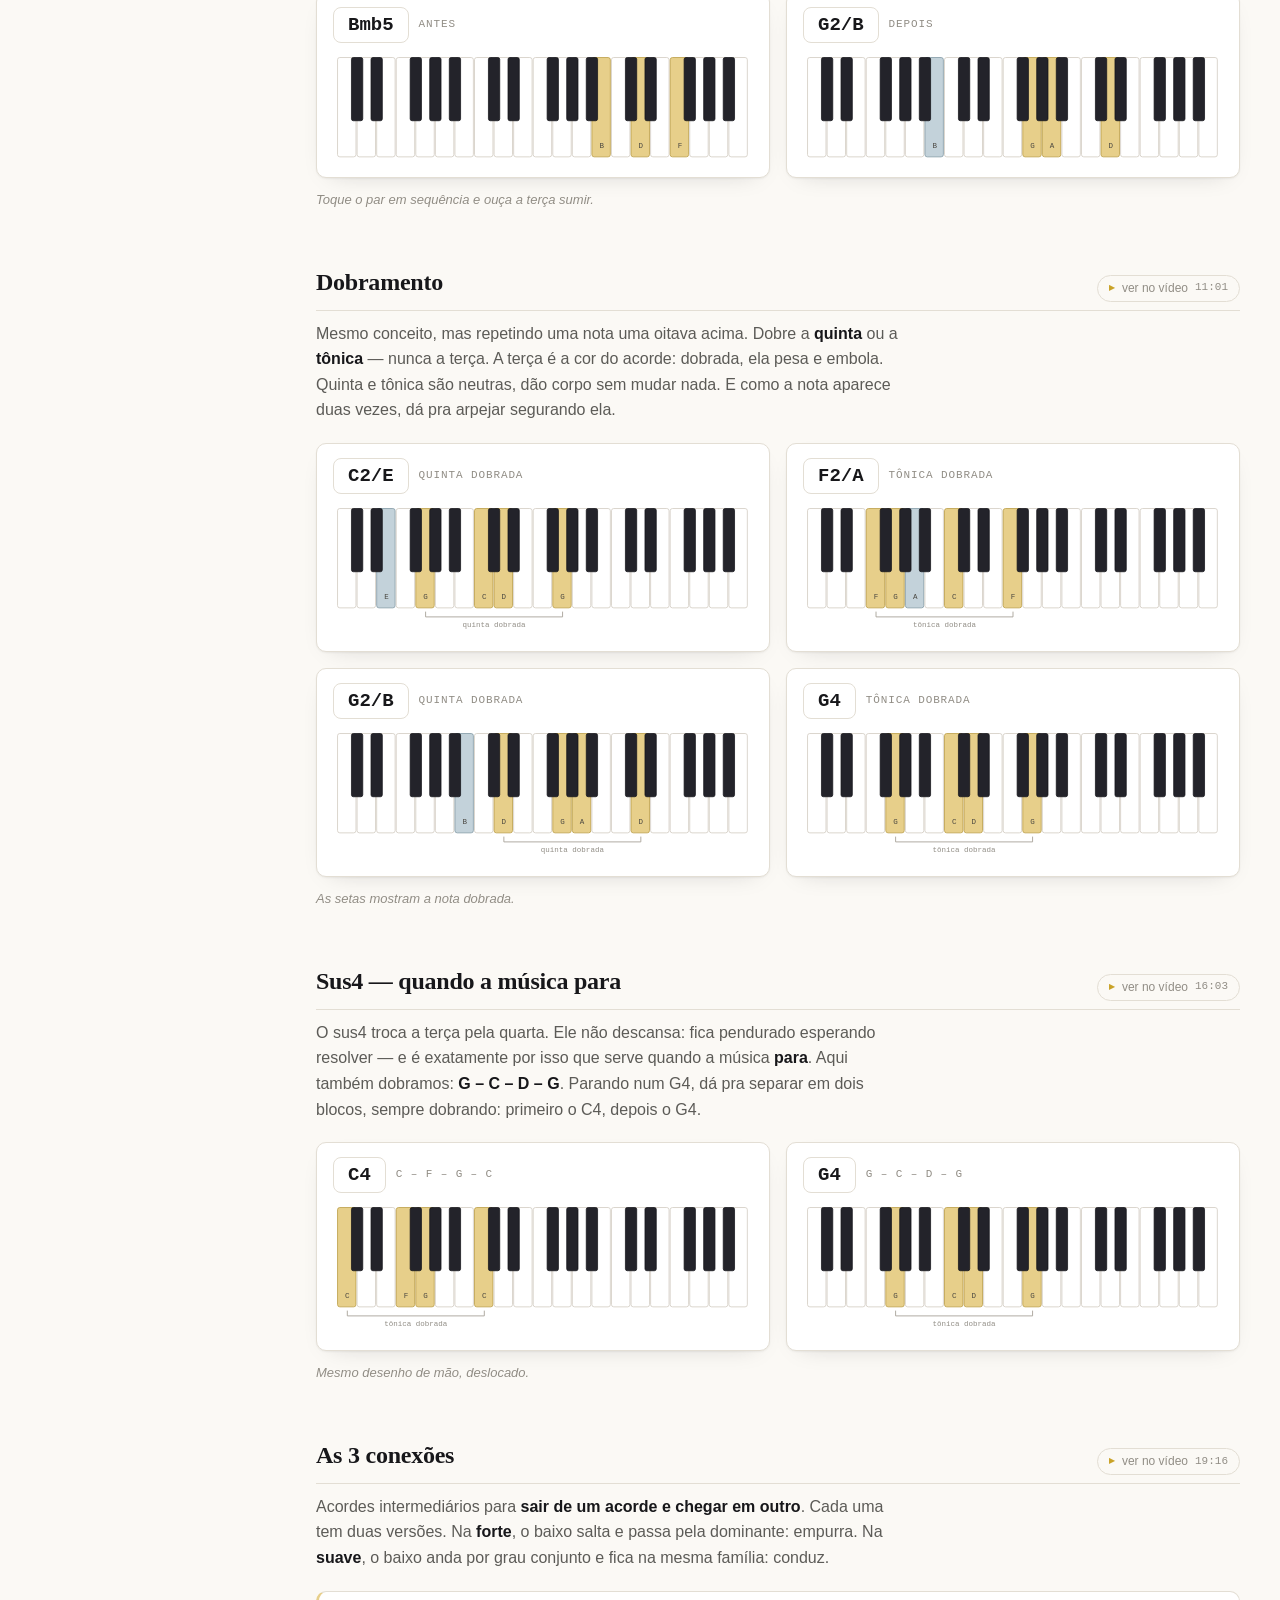
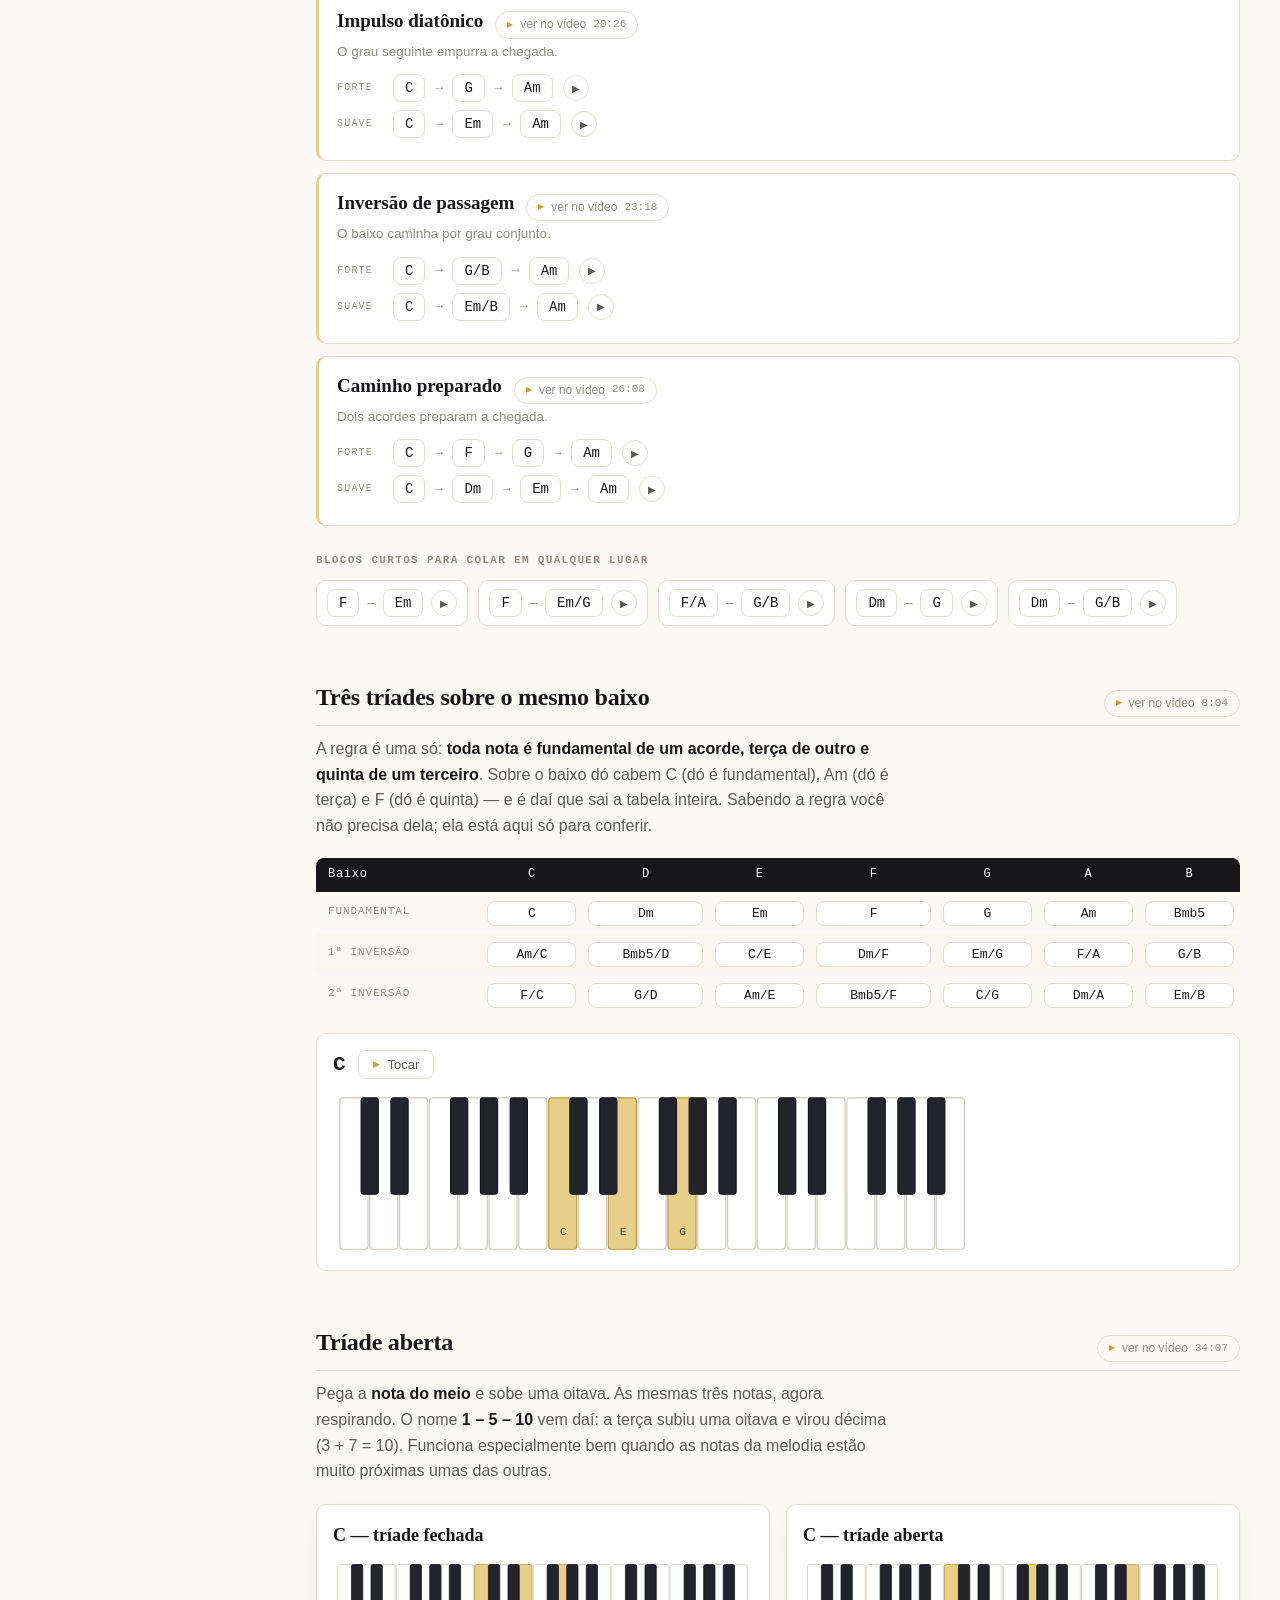
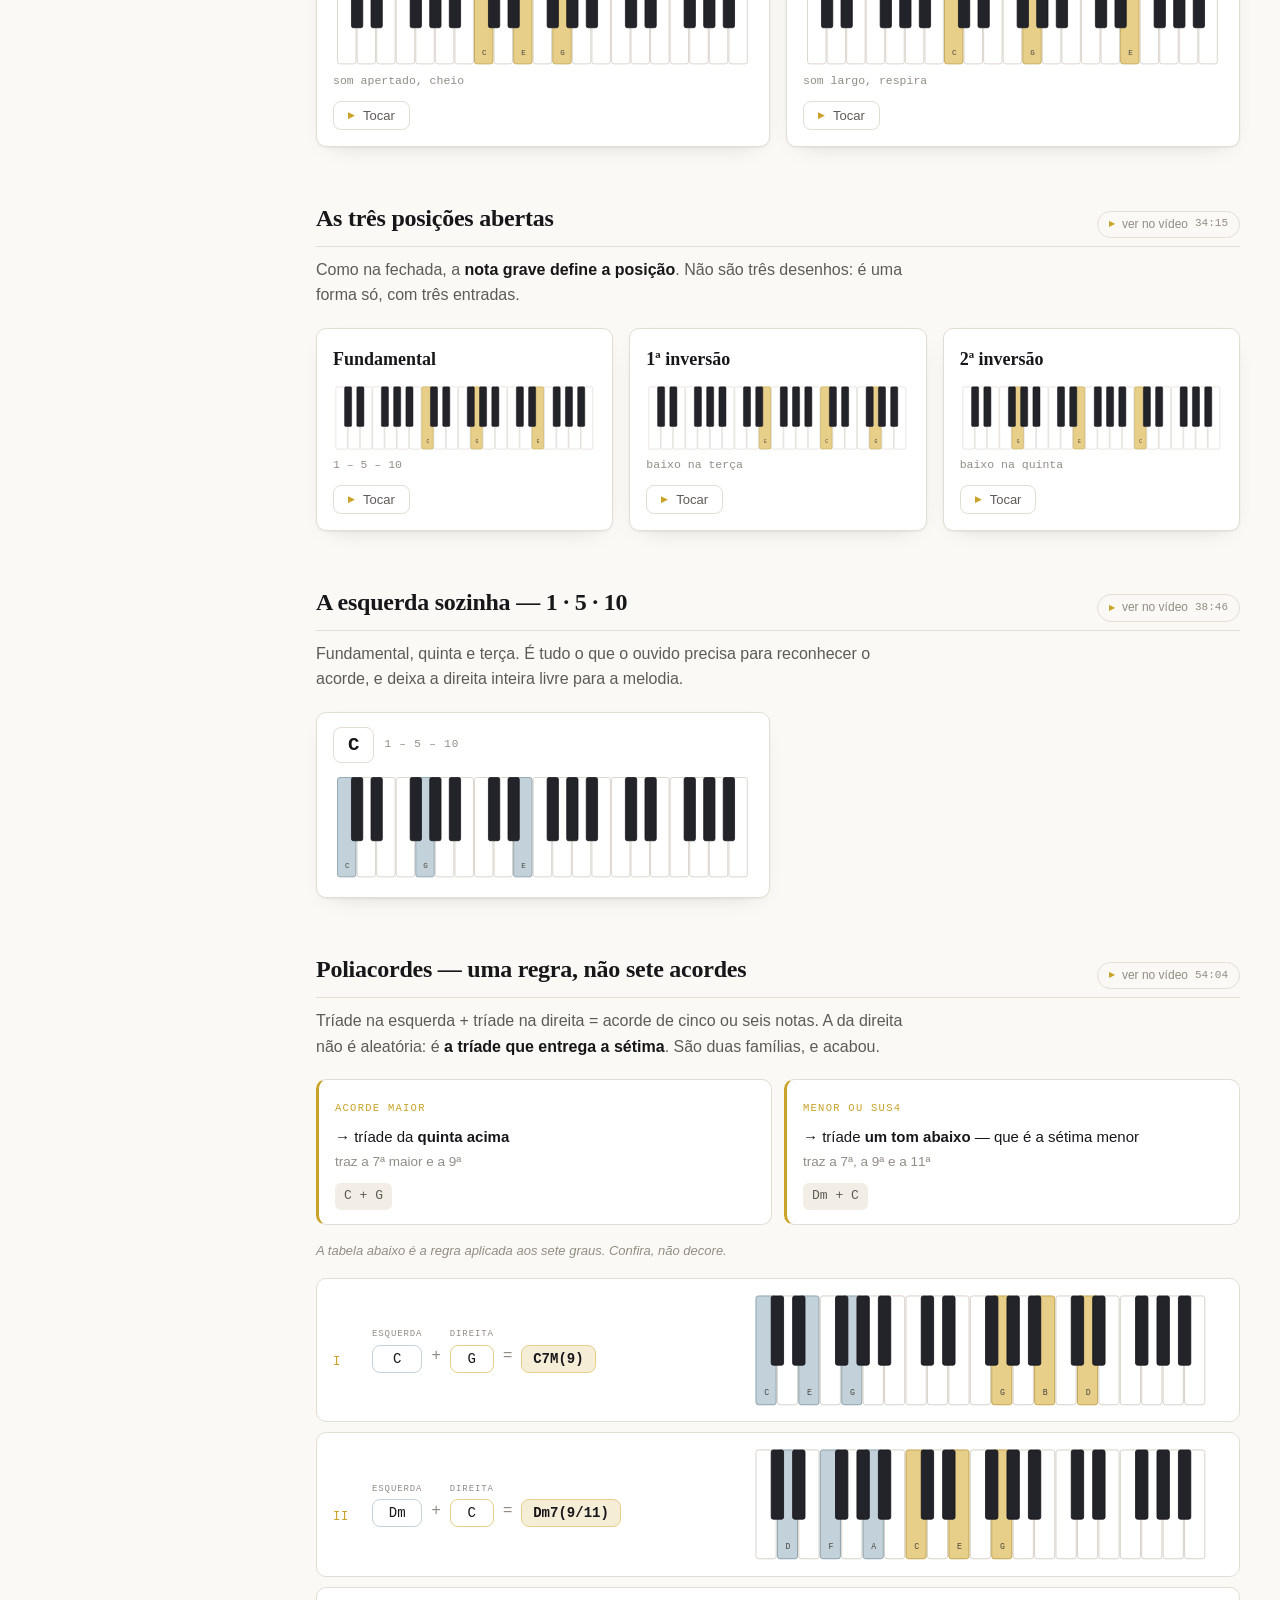
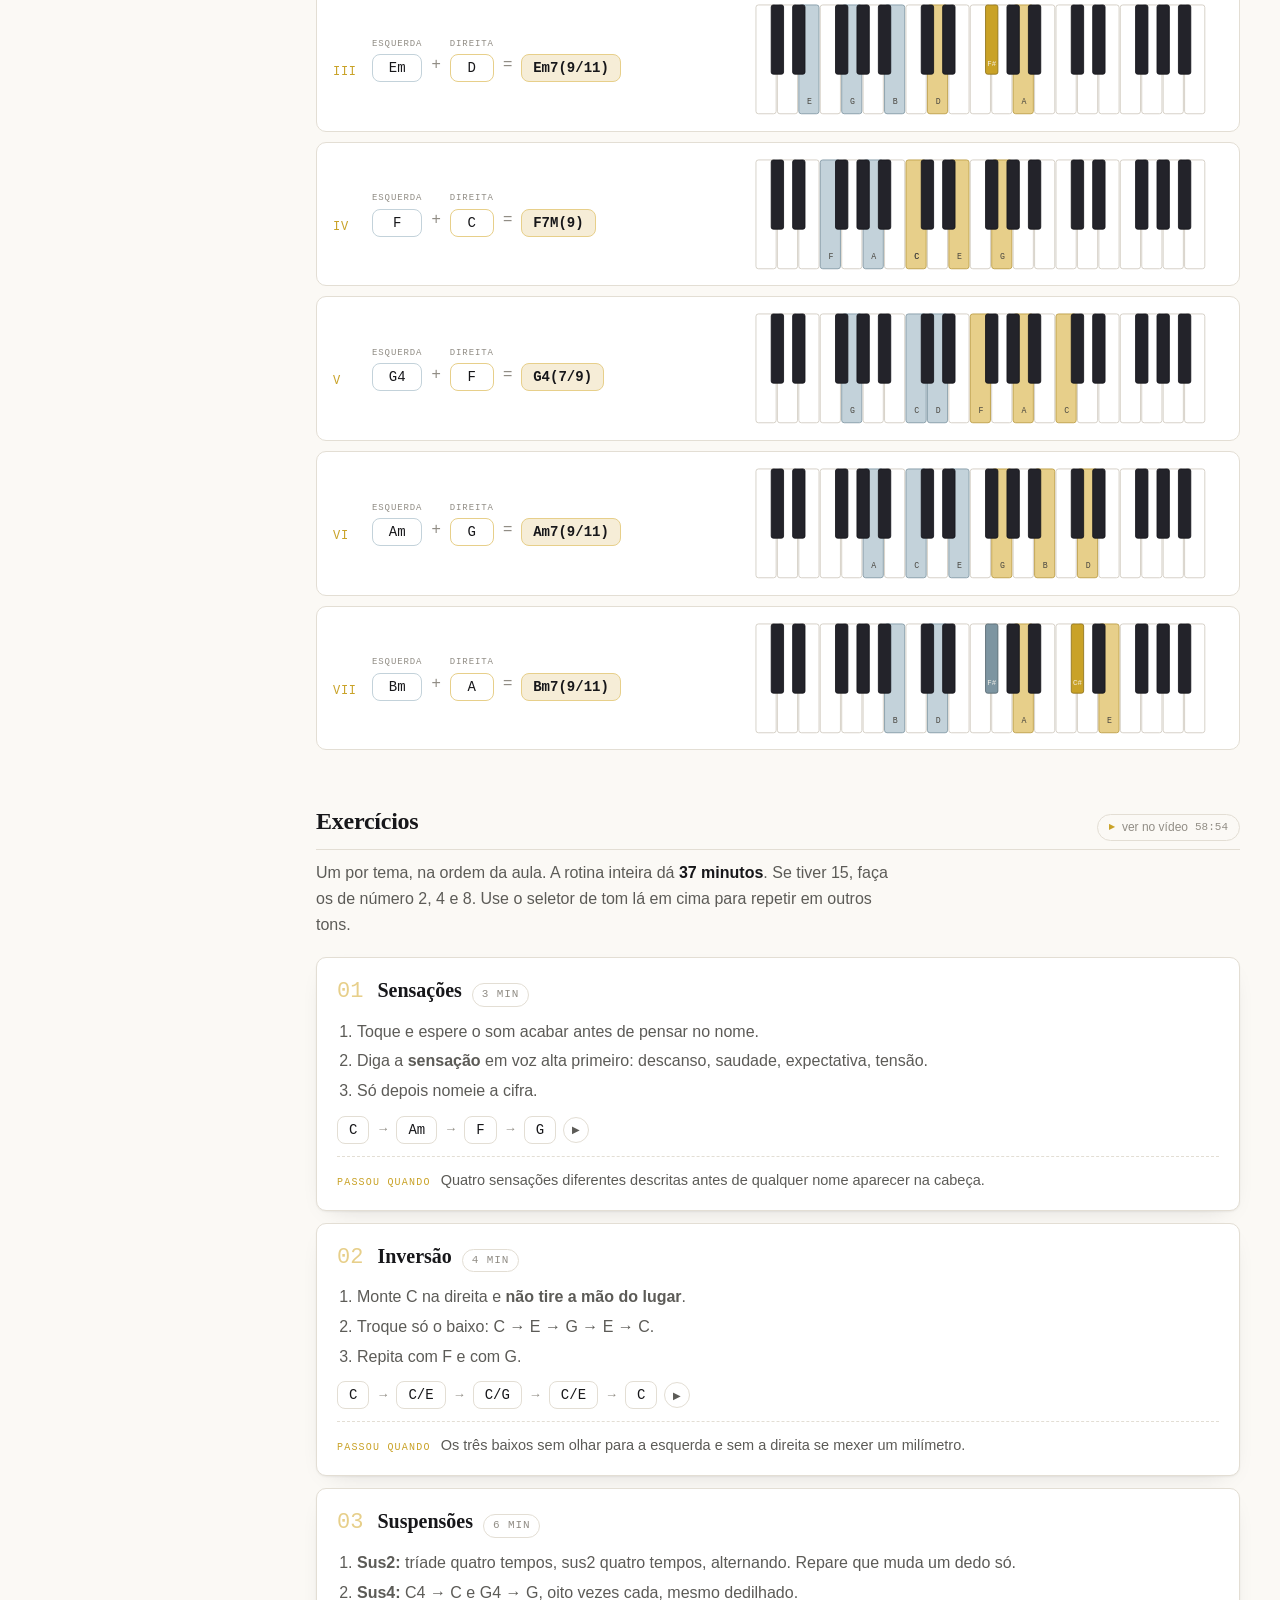
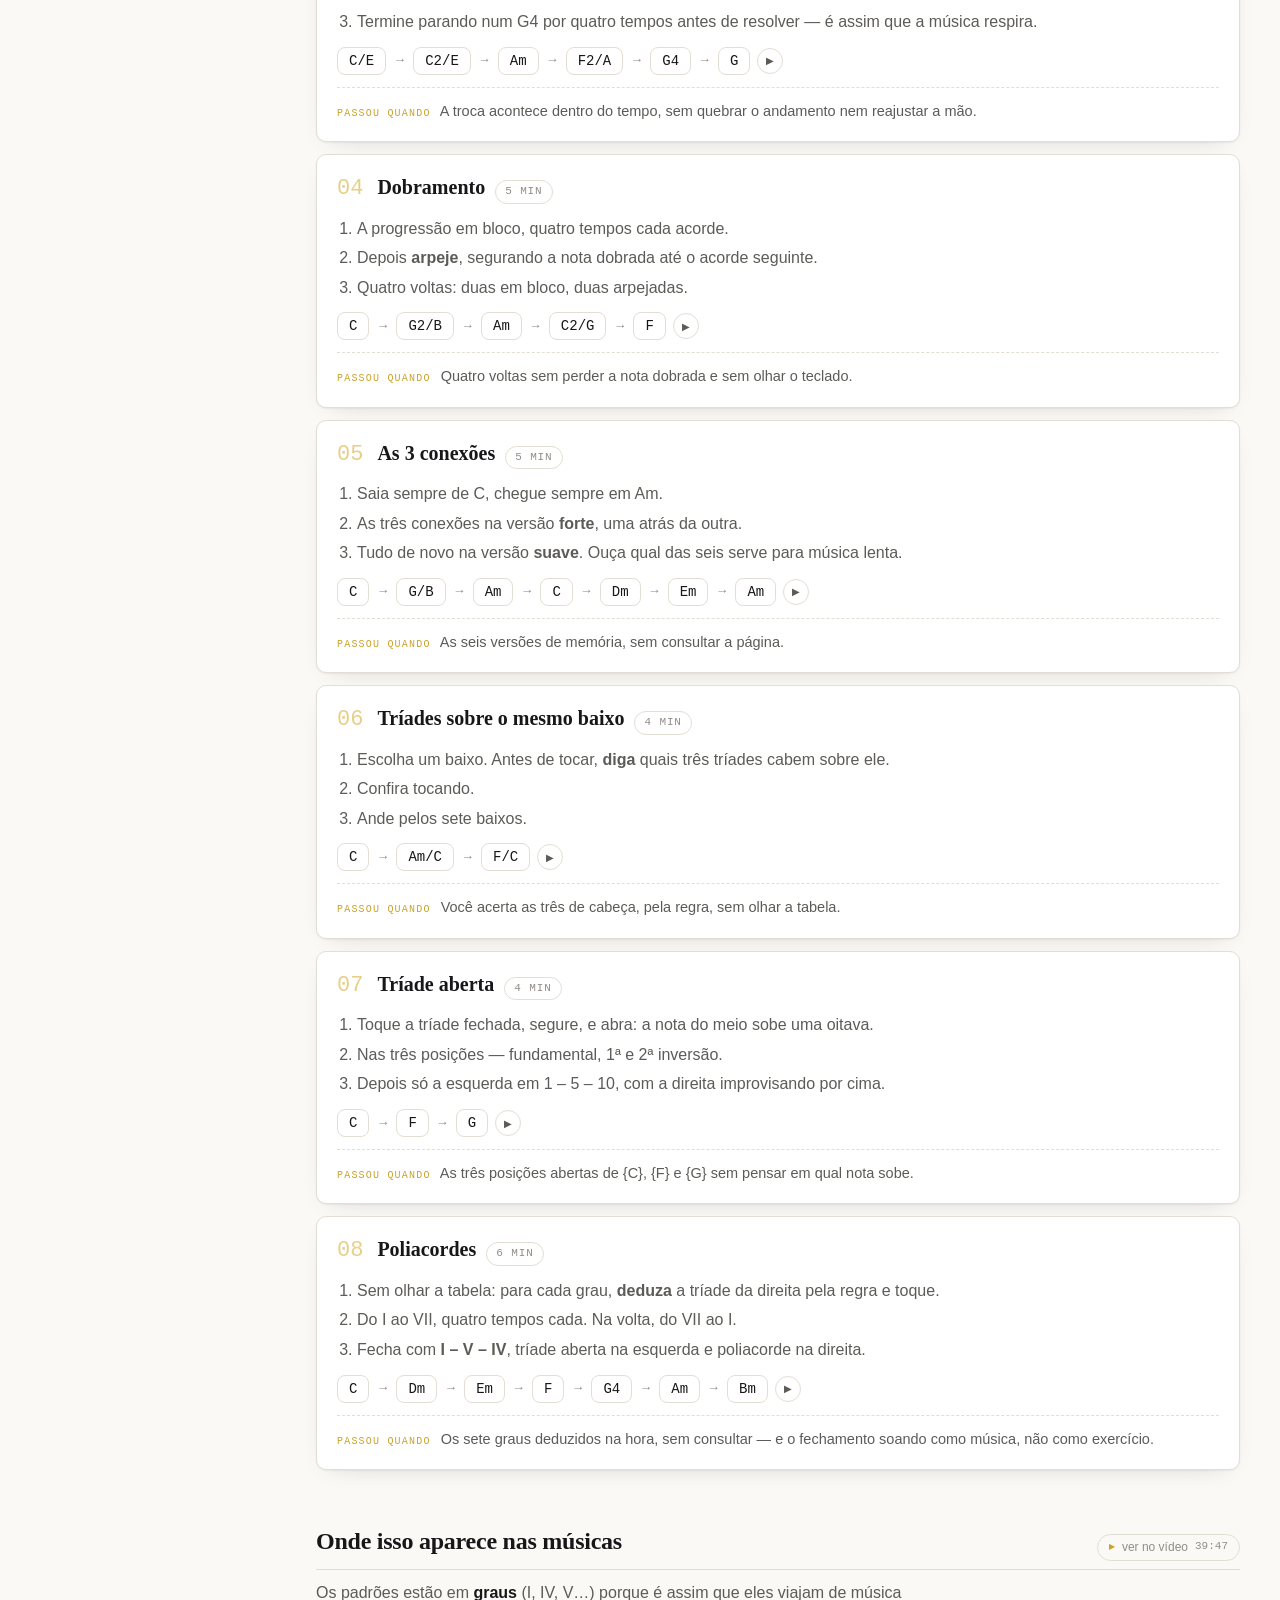
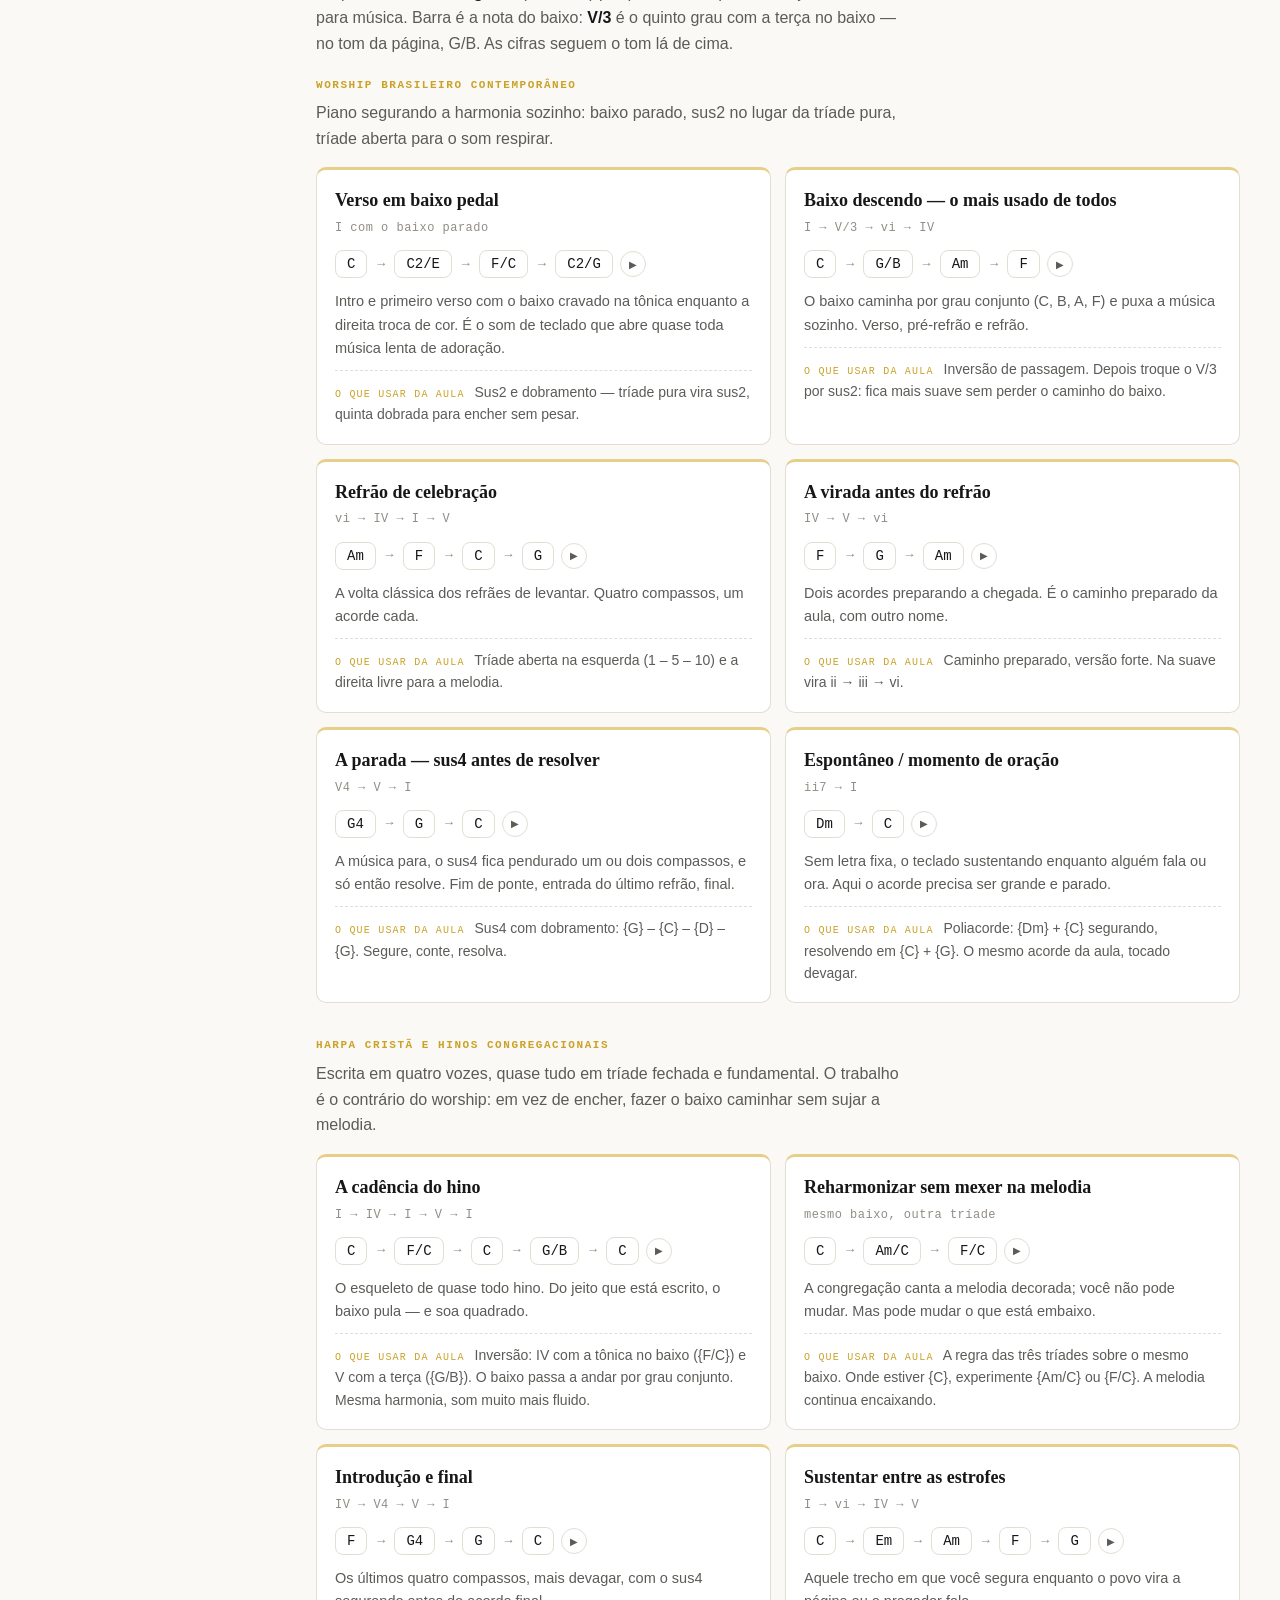
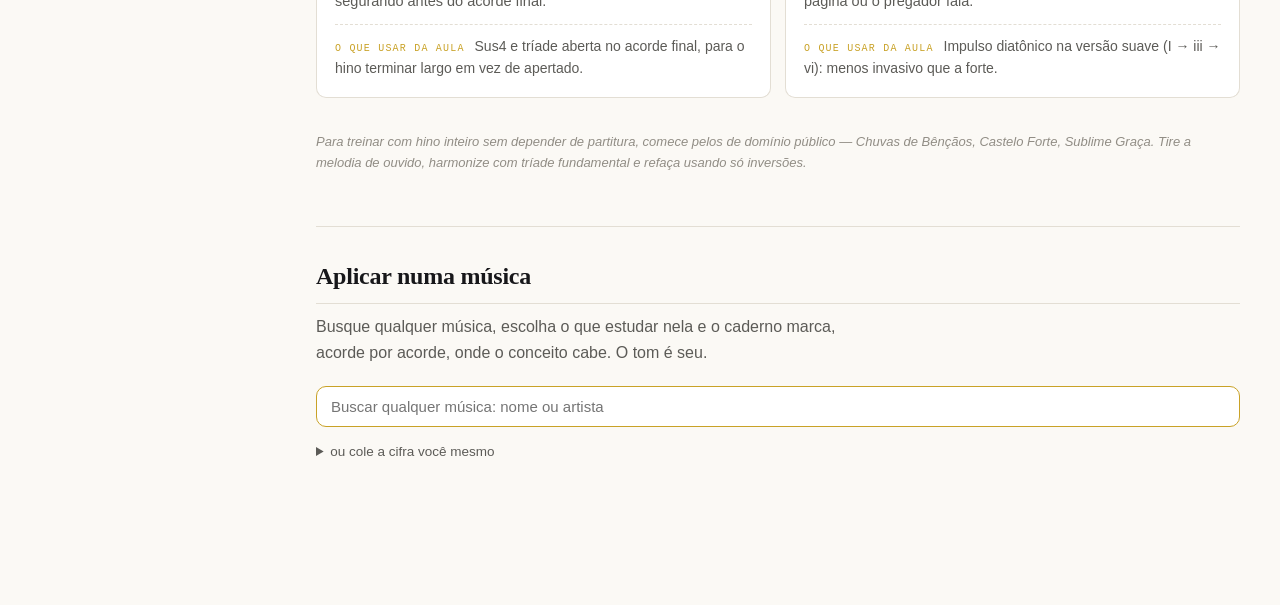
==== commit 5ba16c8d: "feat: busca de cifras com o estudo aplicado na música e piano novo Adiciona a seção "Aplicar numa mú" ====
--- a/site/index.html
+++ b/site/index.html
@@ -37,6 +37,8 @@
 
 <script src="js/musica.js"></script>
 <script src="js/teclado.js"></script>
+<script src="js/cifras.js"></script>
+<script src="js/aplicar.js"></script>
 <script src="conteudo/aulas.js"></script>
 <script src="js/app.js"></script>
 </body>
--- a/site/css/estilo.css
+++ b/site/css/estilo.css
@@ -772,6 +772,219 @@
   background: #fdfcfa;
 }
 .vazio p { margin: 0 0 8px; max-width: 60ch; }
+
+/* ---------- aplicar numa música ---------- */
+
+.bloco-musica { border-top: 1px solid var(--linha); padding-top: 30px; }
+.musica-topo .texto-bloco { max-width: 62ch; }
+
+/* busca */
+.musica-campo {
+  width: 100%;
+  font-family: var(--sans);
+  font-size: 15px;
+  color: var(--tinta);
+  background: var(--fundo-cartao);
+  border: 1px solid var(--linha);
+  border-radius: var(--raio);
+  padding: 11px 14px;
+  transition: border-color .12s;
+}
+.musica-campo:focus { outline: none; border-color: var(--ouro); }
+.musica-estado { margin: 8px 2px 0; font-size: 13px; color: var(--tinta-fraca); }
+.musica-estado a { color: var(--tinta-suave); }
+
+.musica-achados {
+  display: flex;
+  flex-direction: column;
+  margin-top: 8px;
+  border: 1px solid var(--linha);
+  border-radius: var(--raio);
+  overflow: hidden;
+  background: var(--fundo-cartao);
+}
+.musica-achados:empty { display: none; }
+.musica-achado {
+  display: flex;
+  align-items: baseline;
+  gap: 10px;
+  text-align: left;
+  padding: 9px 14px;
+  border: 0;
+  border-bottom: 1px solid var(--linha);
+  background: none;
+  transition: background .1s;
+}
+.musica-achado:last-child { border-bottom: 0; }
+.musica-achado:hover { background: var(--ouro-fundo); }
+.achado-titulo { font-size: 14.5px; color: var(--tinta); }
+.achado-artista { font-size: 12.5px; color: var(--tinta-fraca); }
+
+.musica-colar { margin-top: 14px; font-size: 13.5px; }
+.musica-colar summary { cursor: pointer; color: var(--tinta-suave); }
+.musica-colar summary:hover { color: var(--ouro); }
+.colar-dica { margin: 10px 0 8px; color: var(--tinta-fraca); font-size: 13px; }
+.colar-campo {
+  width: 100%;
+  font-family: var(--mono);
+  font-size: 12.5px;
+  line-height: 1.5;
+  color: var(--tinta);
+  border: 1px solid var(--linha);
+  border-radius: var(--raio);
+  padding: 10px 12px;
+  background: var(--fundo-cartao);
+  resize: vertical;
+}
+.colar-campo:focus { outline: none; border-color: var(--ouro); }
+.musica-colar .btn-tocar { margin-top: 10px; }
+.colar-erro { margin: 9px 0 0; font-size: 13px; color: #9a3b2a; }
+.colar-erro:empty { display: none; }
+
+/* cabeçalho da música escolhida */
+.musica-cabecalho { margin-bottom: 20px; }
+.musica-id { display: flex; align-items: baseline; gap: 10px; flex-wrap: wrap; }
+.musica-nome { font-family: var(--serif); font-size: 22px; margin: 0; }
+.musica-artista { font-size: 13.5px; color: var(--tinta-fraca); }
+
+.musica-acoes { display: flex; gap: 14px; margin-top: 6px; }
+.musica-trocar, .musica-fonte {
+  font-size: 12.5px;
+  color: var(--tinta-fraca);
+  background: none;
+  border: 0;
+  padding: 0;
+  text-decoration: underline;
+  text-underline-offset: 3px;
+}
+.musica-trocar:hover, .musica-fonte:hover { color: var(--ouro); }
+
+.musica-rotulo {
+  font-family: var(--mono);
+  font-size: 10.5px;
+  text-transform: uppercase;
+  letter-spacing: .14em;
+  color: var(--tinta-fraca);
+}
+.musica-tons { display: flex; align-items: center; gap: 10px; flex-wrap: wrap; margin-top: 16px; }
+.musica-seletor { display: flex; gap: 4px; flex-wrap: wrap; }
+.musica-original { font-size: 12px; color: var(--tinta-fraca); font-family: var(--mono); }
+
+/* escolha do conceito */
+.conceito-escolha { margin-bottom: 18px; }
+.conceito-chips { display: flex; flex-wrap: wrap; gap: 6px; margin-top: 8px; }
+.conceito-chip {
+  display: inline-flex;
+  align-items: center;
+  gap: 7px;
+  font-size: 13px;
+  color: var(--tinta-suave);
+  background: var(--fundo-cartao);
+  border: 1px solid var(--linha);
+  border-radius: 999px;
+  padding: 5px 13px;
+  transition: all .12s;
+}
+.conceito-chip:hover { border-color: var(--ouro); color: var(--tinta); }
+.conceito-chip.ativo { background: var(--tinta); border-color: var(--tinta); color: #fff; }
+.conceito-chip.vazio { opacity: .45; }
+.conceito-n {
+  font-family: var(--mono);
+  font-size: 10.5px;
+  color: var(--ouro);
+  background: var(--ouro-fundo);
+  border-radius: 999px;
+  padding: 1px 6px;
+}
+.conceito-chip.ativo .conceito-n { background: rgba(255, 255, 255, .16); color: var(--ouro-claro); }
+
+/* resumo do conceito ativo */
+.conceito-resumo {
+  border: 1px solid var(--ouro-claro);
+  background: var(--ouro-fundo);
+  border-radius: var(--raio);
+  padding: 15px 18px;
+  margin-bottom: 20px;
+}
+.resumo-topo { display: flex; align-items: center; gap: 12px; flex-wrap: wrap; }
+.resumo-nome { font-family: var(--serif); font-size: 17px; margin: 0; }
+.resumo-texto { margin: 5px 0 0; font-size: 14px; color: #5a4a1e; }
+.resumo-vazio { margin: 10px 0 0; font-size: 13.5px; color: #5a4a1e; }
+.resumo-lista { list-style: none; margin: 13px 0 0; padding: 0; display: grid; gap: 8px; }
+.resumo-lista li {
+  display: grid;
+  grid-template-columns: auto 1fr auto;
+  gap: 11px;
+  align-items: baseline;
+  font-size: 13.5px;
+  color: #5a4a1e;
+}
+.resumo-onde {
+  font-family: var(--mono);
+  font-size: 12.5px;
+  color: var(--tinta);
+  background: #fff;
+  border: 1px solid var(--ouro-claro);
+  border-radius: 5px;
+  padding: 1px 7px;
+  white-space: nowrap;
+}
+.resumo-como { display: flex; align-items: baseline; gap: 12px; flex-wrap: wrap; }
+.resumo-sug { font-family: var(--mono); font-size: 12.5px; color: var(--tinta); white-space: nowrap; }
+.resumo-vezes { font-family: var(--mono); font-size: 11px; color: var(--ouro); }
+
+/* a cifra desenhada */
+.cifra-mapa {
+  font-family: var(--mono);
+  font-size: 13px;
+  line-height: 1.45;
+  overflow-x: auto;
+  padding-bottom: 6px;
+}
+.cifra-secao { margin-bottom: 22px; min-width: max-content; }
+.cifra-secao-topo { display: flex; align-items: center; gap: 9px; margin-bottom: 6px; }
+.cifra-secao-nome {
+  font-family: var(--mono);
+  font-size: 10.5px;
+  text-transform: uppercase;
+  letter-spacing: .14em;
+  color: var(--ouro);
+}
+.cifra-linha { position: relative; }
+.cifra-espaco { height: 11px; }
+
+.cifra-acordes { position: relative; height: 21px; }
+.cifra-acordes.com-sugestao { height: 38px; }
+.cifra-pos { position: absolute; top: 0; white-space: nowrap; transform: translateX(-4px); }
+
+.cifra-chip {
+  font-family: var(--mono);
+  font-size: 13px;
+  font-weight: 600;
+  color: var(--tinta);
+  background: none;
+  border: 0;
+  border-bottom: 1px solid transparent;
+  padding: 0 4px;
+  border-radius: 3px;
+}
+.cifra-chip:hover { background: var(--fundo-suave); }
+.cifra-pos.marcado .cifra-chip {
+  color: #8a6d10;
+  background: var(--ouro-fundo);
+  border-bottom-color: var(--ouro);
+}
+/* ocorrência seguinte da mesma receita: marca sem repetir o texto */
+.cifra-pos.repetido .cifra-chip { background: none; border-bottom-style: dotted; }
+.cifra-sugestao {
+  display: block;
+  font-size: 10.5px;
+  color: var(--ouro);
+  padding-left: 4px;
+  margin-top: 1px;
+  cursor: help;
+}
+.cifra-letra { white-space: pre; color: var(--tinta-suave); }
 
 /* ---------- vídeo em pop-up ---------- */
 
